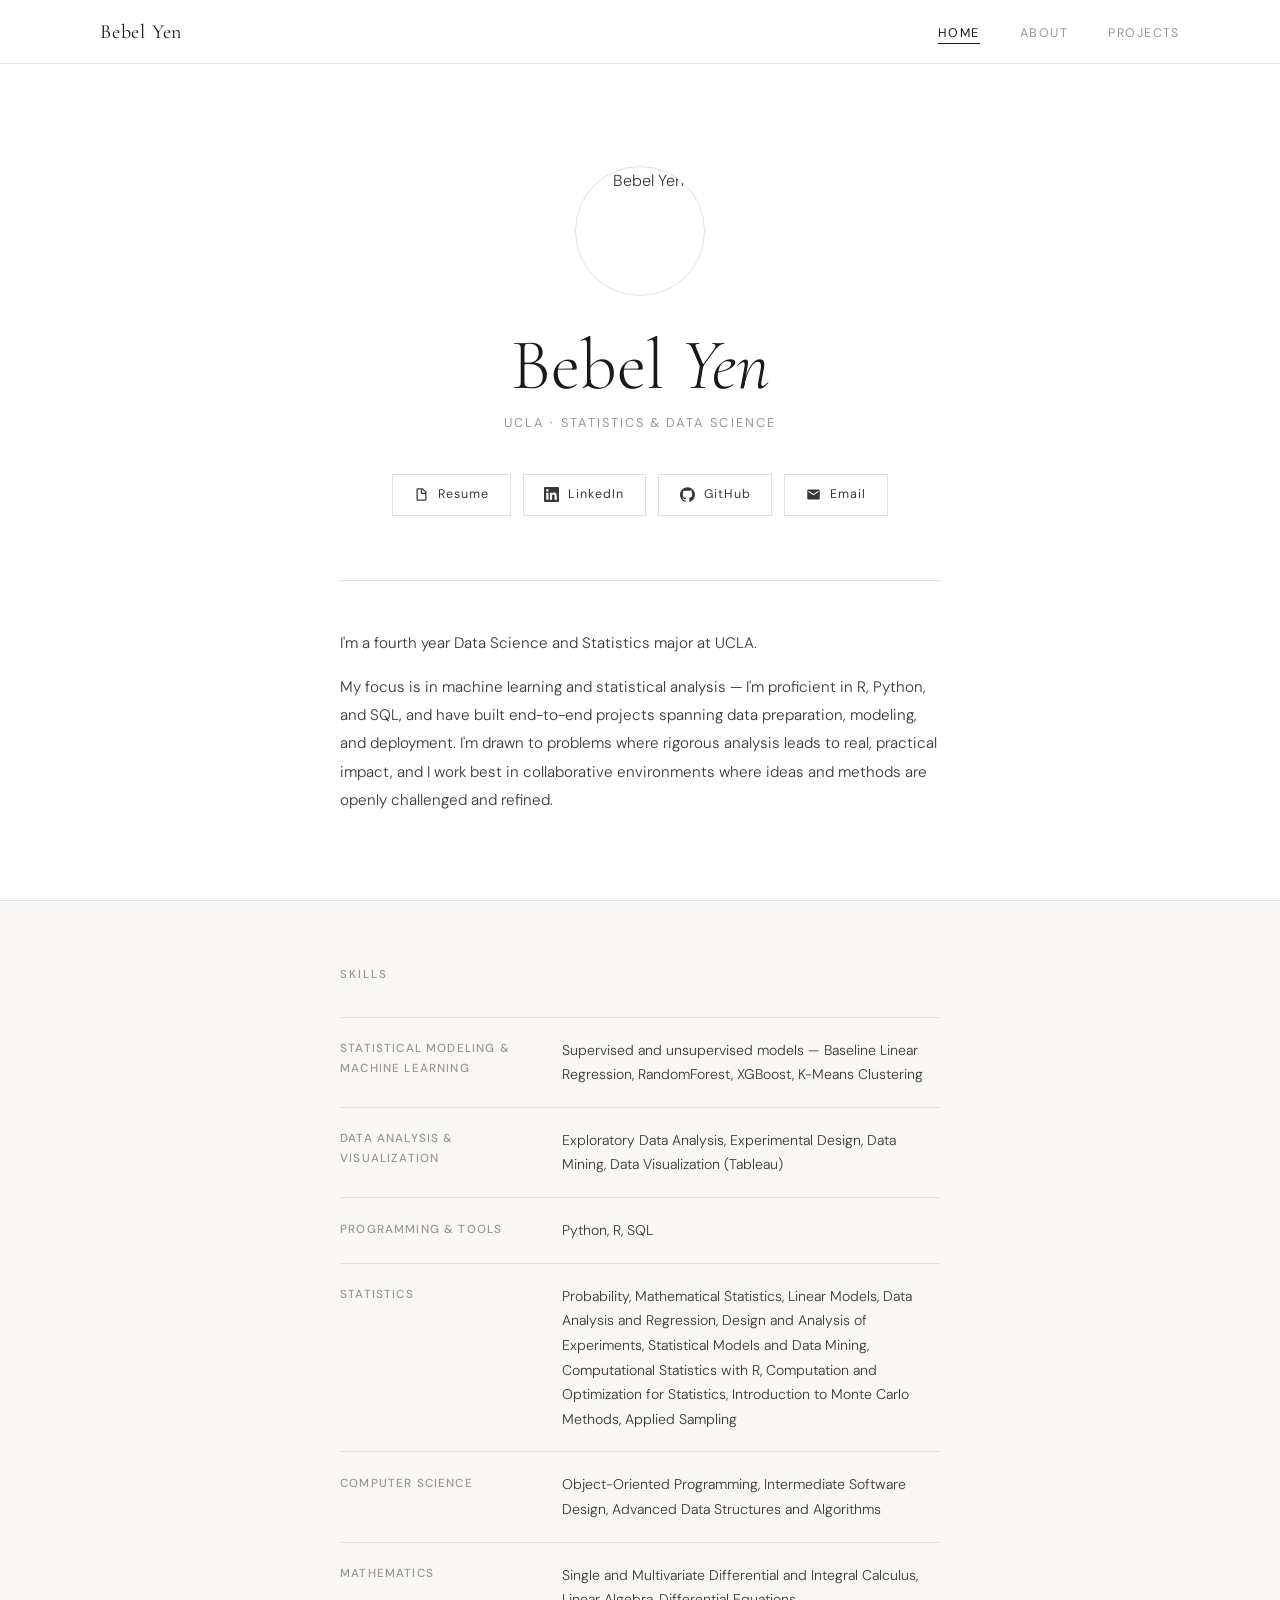
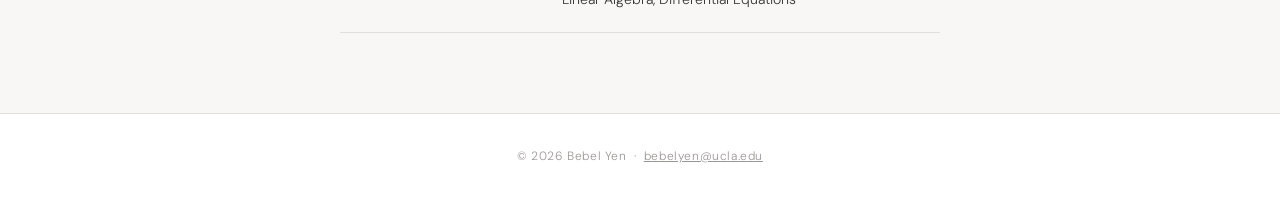
==== index.html @ 7dcdbe65 "Add files via upload" ====
<!DOCTYPE html>
<html lang="en">
<head>
  <meta charset="UTF-8" />
  <meta name="viewport" content="width=device-width, initial-scale=1.0"/>
  <title>Bebel Yen</title>
  <link rel="stylesheet" href="styles.css"/>
  <style>
    .hero {
      min-height: calc(100vh - var(--nav-height));
      display: flex;
      flex-direction: column;
      justify-content: center;
      align-items: center;
      text-align: center;
      padding: 4rem var(--side-padding) 3rem;
    }

    .hero-photo {
      width: 130px;
      height: 130px;
      border-radius: 50%;
      object-fit: cover;
      object-position: center top;
      border: 1px solid var(--line);
      margin-bottom: 2rem;
      display: block;
    }

    .hero-name {
      font-family: var(--font-display);
      font-size: clamp(2.8rem, 6vw, 4.5rem);
      font-weight: 300;
      line-height: 1.05;
      color: var(--text-dark);
      margin-bottom: 0.5rem;
    }

    .hero-name em { font-style: italic; }

    .hero-subtitle {
      font-size: 0.8rem;
      font-weight: 400;
      letter-spacing: 0.16em;
      text-transform: uppercase;
      color: var(--text-muted);
      margin-bottom: 2.5rem;
    }

    .hero-links {
      display: flex;
      gap: 0.75rem;
      flex-wrap: wrap;
      justify-content: center;
      margin-bottom: 4rem;
    }

    .hero-link-btn {
      display: inline-flex;
      align-items: center;
      gap: 0.55rem;
      font-family: var(--font-body);
      font-size: 0.78rem;
      font-weight: 400;
      letter-spacing: 0.08em;
      text-decoration: none;
      padding: 0.6rem 1.3rem;
      border: 1px solid var(--line);
      color: var(--text-body);
      background: var(--white);
      transition: all 0.2s ease;
    }

    .hero-link-btn:hover {
      border-color: var(--text-dark);
      color: var(--text-dark);
      background: var(--off-white);
    }

    .hero-link-btn svg {
      width: 15px;
      height: 15px;
      flex-shrink: 0;
      fill: currentColor;
    }

    .hero-bio-section {
      max-width: 600px;
      text-align: left;
      border-top: 1px solid var(--line);
      padding-top: 3rem;
      width: 100%;
    }

    .hero-bio-section p {
      font-size: 0.95rem;
      color: var(--text-body);
      line-height: 1.85;
      margin-bottom: 1rem;
    }

    .hero-bio-section p:last-child { margin-bottom: 0; }

    /* SKILLS */
    .skills-section {
      padding: 4rem var(--side-padding) 5rem;
      border-top: 1px solid var(--line);
      background: var(--off-white);
    }

    .skills-inner {
      max-width: 600px;
      margin: 0 auto;
    }

    .skills-inner .section-label {
      margin-bottom: 2rem;
      display: block;
    }

    .skill-row {
      display: grid;
      grid-template-columns: 190px 1fr;
      gap: 1rem 2rem;
      padding: 1.25rem 0;
      border-bottom: 1px solid var(--line);
      align-items: start;
    }

    .skill-row:first-of-type { border-top: 1px solid var(--line); }

    .skill-category {
      font-size: 0.73rem;
      font-weight: 500;
      letter-spacing: 0.1em;
      text-transform: uppercase;
      color: var(--text-muted);
      padding-top: 0.1rem;
    }

    .skill-items {
      font-size: 0.88rem;
      color: var(--text-body);
      line-height: 1.75;
    }

    @media (max-width: 600px) {
      .skill-row { grid-template-columns: 1fr; gap: 0.4rem; }
      .hero-links { gap: 0.5rem; }
    }
  </style>
</head>
<body>

  <nav>
    <div class="nav-inner">
      <a href="index.html" class="nav-logo">Bebel Yen</a>
      <button class="nav-toggle" aria-label="Toggle menu" onclick="toggleNav()">
        <span></span><span></span><span></span>
      </button>
      <ul class="nav-links" id="navLinks">
        <li><a href="index.html" class="active">Home</a></li>
        <li><a href="about.html">About</a></li>
        <li><a href="projects.html">Projects</a></li>
      </ul>
    </div>
  </nav>

  <div class="page">

    <section class="hero">
      <img src="assets/headshot.jpg" alt="Bebel Yen" class="hero-photo fade-up" />
      <h1 class="hero-name fade-up" style="transition-delay:0.05s">Bebel <em>Yen</em></h1>
      <p class="hero-subtitle fade-up" style="transition-delay:0.1s">UCLA · Statistics &amp; Data Science</p>

      <div class="hero-links fade-up" style="transition-delay:0.15s">

        <a href="assets/BebelYenResume.pdf" target="_blank" class="hero-link-btn">
          <svg viewBox="0 0 24 24"><path d="M14 2H6a2 2 0 0 0-2 2v16a2 2 0 0 0 2 2h12a2 2 0 0 0 2-2V8l-6-6zm-1 1.5L18.5 9H13V3.5zM6 20V4h5v7h7v9H6z"/></svg>
          Resume
        </a>

        <a href="https://linkedin.com/in/bebelyen" target="_blank" class="hero-link-btn">
          <svg viewBox="0 0 24 24"><path d="M20.447 20.452h-3.554v-5.569c0-1.328-.027-3.037-1.852-3.037-1.853 0-2.136 1.445-2.136 2.939v5.667H9.351V9h3.414v1.561h.046c.477-.9 1.637-1.85 3.37-1.85 3.601 0 4.267 2.37 4.267 5.455v6.286zM5.337 7.433a2.062 2.062 0 0 1-2.063-2.065 2.064 2.064 0 1 1 2.063 2.065zm1.782 13.019H3.555V9h3.564v11.452zM22.225 0H1.771C.792 0 0 .774 0 1.729v20.542C0 23.227.792 24 1.771 24h20.451C23.2 24 24 23.227 24 22.271V1.729C24 .774 23.2 0 22.222 0h.003z"/></svg>
          LinkedIn
        </a>

        <a href="https://github.com/bebelyen" target="_blank" class="hero-link-btn">
          <svg viewBox="0 0 24 24"><path d="M12 .297c-6.63 0-12 5.373-12 12 0 5.303 3.438 9.8 8.205 11.385.6.113.82-.258.82-.577 0-.285-.01-1.04-.015-2.04-3.338.724-4.042-1.61-4.042-1.61C4.422 18.07 3.633 17.7 3.633 17.7c-1.087-.744.084-.729.084-.729 1.205.084 1.838 1.236 1.838 1.236 1.07 1.835 2.809 1.305 3.495.998.108-.776.417-1.305.76-1.605-2.665-.3-5.466-1.332-5.466-5.93 0-1.31.465-2.38 1.235-3.22-.135-.303-.54-1.523.105-3.176 0 0 1.005-.322 3.3 1.23.96-.267 1.98-.399 3-.405 1.02.006 2.04.138 3 .405 2.28-1.552 3.285-1.23 3.285-1.23.645 1.653.24 2.873.12 3.176.765.84 1.23 1.91 1.23 3.22 0 4.61-2.805 5.625-5.475 5.92.42.36.81 1.096.81 2.22 0 1.606-.015 2.896-.015 3.286 0 .315.21.69.825.57C20.565 22.092 24 17.592 24 12.297c0-6.627-5.373-12-12-12"/></svg>
          GitHub
        </a>

        <a href="mailto:bebelyen@ucla.edu" class="hero-link-btn">
          <svg viewBox="0 0 24 24"><path d="M20 4H4c-1.1 0-2 .9-2 2v12c0 1.1.9 2 2 2h16c1.1 0 2-.9 2-2V6c0-1.1-.9-2-2-2zm0 4-8 5-8-5V6l8 5 8-5v2z"/></svg>
          Email
        </a>

      </div>

      <div class="hero-bio-section fade-up" style="transition-delay:0.2s">
        <p>I'm a fourth year Data Science and Statistics major at UCLA.</p>
        <p>
          My focus is in machine learning and statistical analysis — I'm proficient in R, Python, and SQL, 
          and have built end-to-end projects spanning data preparation, modeling, and deployment. 
          I'm drawn to problems where rigorous analysis leads to real, practical impact, and I work best 
          in collaborative environments where ideas and methods are openly challenged and refined.
        </p>
      </div>
    </section>

    <section class="skills-section">
      <div class="skills-inner">
        <span class="section-label fade-up">Skills</span>

        <div class="skill-row fade-up">
          <div class="skill-category">Statistical Modeling &amp; Machine Learning</div>
          <div class="skill-items">Supervised and unsupervised models — Baseline Linear Regression, RandomForest, XGBoost, K-Means Clustering</div>
        </div>

        <div class="skill-row fade-up">
          <div class="skill-category">Data Analysis &amp; Visualization</div>
          <div class="skill-items">Exploratory Data Analysis, Experimental Design, Data Mining, Data Visualization (Tableau)</div>
        </div>

        <div class="skill-row fade-up">
          <div class="skill-category">Programming &amp; Tools</div>
          <div class="skill-items">Python, R, SQL</div>
        </div>

        <div class="skill-row fade-up">
          <div class="skill-category">Statistics</div>
          <div class="skill-items">Probability, Mathematical Statistics, Linear Models, Data Analysis and Regression, Design and Analysis of Experiments, Statistical Models and Data Mining, Computational Statistics with R, Computation and Optimization for Statistics, Introduction to Monte Carlo Methods, Applied Sampling</div>
        </div>

        <div class="skill-row fade-up">
          <div class="skill-category">Computer Science</div>
          <div class="skill-items">Object-Oriented Programming, Intermediate Software Design, Advanced Data Structures and Algorithms</div>
        </div>

        <div class="skill-row fade-up">
          <div class="skill-category">Mathematics</div>
          <div class="skill-items">Single and Multivariate Differential and Integral Calculus, Linear Algebra, Differential Equations</div>
        </div>

      </div>
    </section>

  </div>

  <footer>
    <p>© 2026 Bebel Yen &nbsp;·&nbsp; <a href="mailto:bebelyen@ucla.edu" style="color:inherit;">bebelyen@ucla.edu</a></p>
  </footer>

  <script>
    function toggleNav() { document.getElementById('navLinks').classList.toggle('open'); }
    const observer = new IntersectionObserver(entries => {
      entries.forEach(e => { if (e.isIntersecting) e.target.classList.add('visible'); });
    }, { threshold: 0.1 });
    document.querySelectorAll('.fade-up').forEach(el => observer.observe(el));
  </script>
</body>
</html>
---- styles.css ----
/* ============================================
   BEBEL YEN — Personal Website Stylesheet
   Clean & Minimal | Editorial Style
   ============================================ */

@import url('https://fonts.googleapis.com/css2?family=Cormorant+Garamond:ital,wght@0,300;0,400;0,500;1,300;1,400&family=DM+Sans:wght@300;400;500&display=swap');

:root {
  --white: #ffffff;
  --off-white: #f8f7f5;
  --light-gray: #efefed;
  --mid-gray: #c8c6c2;
  --text-muted: #999793;
  --text-body: #3a3835;
  --text-dark: #1a1917;
  --accent: #2a2a2a;
  --accent-light: #e8e6e2;
  --line: #e2e0dc;

  --font-display: 'Cormorant Garamond', Georgia, serif;
  --font-body: 'DM Sans', sans-serif;

  --nav-height: 64px;
  --max-width: 1080px;
  --side-padding: clamp(1.5rem, 5vw, 4rem);
}

*, *::before, *::after {
  box-sizing: border-box;
  margin: 0;
  padding: 0;
}

html { scroll-behavior: smooth; }

body {
  font-family: var(--font-body);
  font-weight: 300;
  color: var(--text-body);
  background: var(--white);
  line-height: 1.7;
  -webkit-font-smoothing: antialiased;
}

/* ── NAVBAR ── */
nav {
  position: fixed;
  top: 0; left: 0; right: 0;
  height: var(--nav-height);
  background: rgba(255,255,255,0.92);
  backdrop-filter: blur(12px);
  border-bottom: 1px solid var(--line);
  z-index: 100;
  display: flex;
  align-items: center;
  padding: 0 var(--side-padding);
}

.nav-inner {
  max-width: var(--max-width);
  width: 100%;
  margin: 0 auto;
  display: flex;
  align-items: center;
  justify-content: space-between;
}

.nav-logo {
  font-family: var(--font-display);
  font-size: 1.25rem;
  font-weight: 400;
  letter-spacing: 0.04em;
  color: var(--text-dark);
  text-decoration: none;
}

.nav-links {
  display: flex;
  gap: 2.5rem;
  list-style: none;
}

.nav-links a {
  font-size: 0.78rem;
  font-weight: 400;
  letter-spacing: 0.12em;
  text-transform: uppercase;
  color: var(--text-muted);
  text-decoration: none;
  transition: color 0.2s;
  position: relative;
}

.nav-links a::after {
  content: '';
  position: absolute;
  bottom: -3px; left: 0;
  width: 0; height: 1px;
  background: var(--text-dark);
  transition: width 0.25s ease;
}

.nav-links a:hover,
.nav-links a.active {
  color: var(--text-dark);
}

.nav-links a:hover::after,
.nav-links a.active::after {
  width: 100%;
}

/* Hamburger */
.nav-toggle {
  display: none;
  flex-direction: column;
  gap: 5px;
  cursor: pointer;
  background: none;
  border: none;
  padding: 4px;
}
.nav-toggle span {
  display: block;
  width: 22px; height: 1.5px;
  background: var(--text-dark);
  transition: all 0.3s;
}

/* ── PAGE WRAPPER ── */
.page {
  padding-top: var(--nav-height);
  min-height: 100vh;
}

/* ── SECTION CONTAINERS ── */
.container {
  max-width: var(--max-width);
  margin: 0 auto;
  padding: 0 var(--side-padding);
}

.section {
  padding: 5rem 0;
}

.section-label {
  font-size: 0.72rem;
  font-weight: 500;
  letter-spacing: 0.18em;
  text-transform: uppercase;
  color: var(--text-muted);
  margin-bottom: 0.75rem;
}

.section-title {
  font-family: var(--font-display);
  font-size: clamp(2rem, 4vw, 3rem);
  font-weight: 300;
  color: var(--text-dark);
  line-height: 1.15;
  margin-bottom: 2.5rem;
}

/* ── DIVIDER ── */
.divider {
  width: 40px;
  height: 1px;
  background: var(--mid-gray);
  margin: 1.5rem 0;
}

/* ── BUTTONS ── */
.btn {
  display: inline-flex;
  align-items: center;
  gap: 0.5rem;
  font-family: var(--font-body);
  font-size: 0.78rem;
  font-weight: 500;
  letter-spacing: 0.1em;
  text-transform: uppercase;
  text-decoration: none;
  padding: 0.75rem 1.75rem;
  border: 1px solid var(--text-dark);
  color: var(--text-dark);
  background: transparent;
  cursor: pointer;
  transition: all 0.2s ease;
}

.btn:hover {
  background: var(--text-dark);
  color: var(--white);
}

.btn-filled {
  background: var(--text-dark);
  color: var(--white);
}

.btn-filled:hover {
  background: transparent;
  color: var(--text-dark);
}

/* ── FOOTER ── */
footer {
  border-top: 1px solid var(--line);
  padding: 2rem var(--side-padding);
  text-align: center;
  font-size: 0.75rem;
  color: var(--text-muted);
  letter-spacing: 0.05em;
}

/* ── FADE IN ANIMATION ── */
.fade-up {
  opacity: 0;
  transform: translateY(20px);
  transition: opacity 0.6s ease, transform 0.6s ease;
}
.fade-up.visible {
  opacity: 1;
  transform: translateY(0);
}

/* ── RESPONSIVE NAV ── */
@media (max-width: 700px) {
  .nav-toggle { display: flex; }

  .nav-links {
    display: none;
    position: absolute;
    top: var(--nav-height);
    left: 0; right: 0;
    background: var(--white);
    flex-direction: column;
    gap: 0;
    border-bottom: 1px solid var(--line);
    padding: 0.5rem 0;
  }

  .nav-links.open { display: flex; }

  .nav-links li a {
    display: block;
    padding: 0.9rem var(--side-padding);
    font-size: 0.85rem;
  }

  .nav-links a::after { display: none; }
}
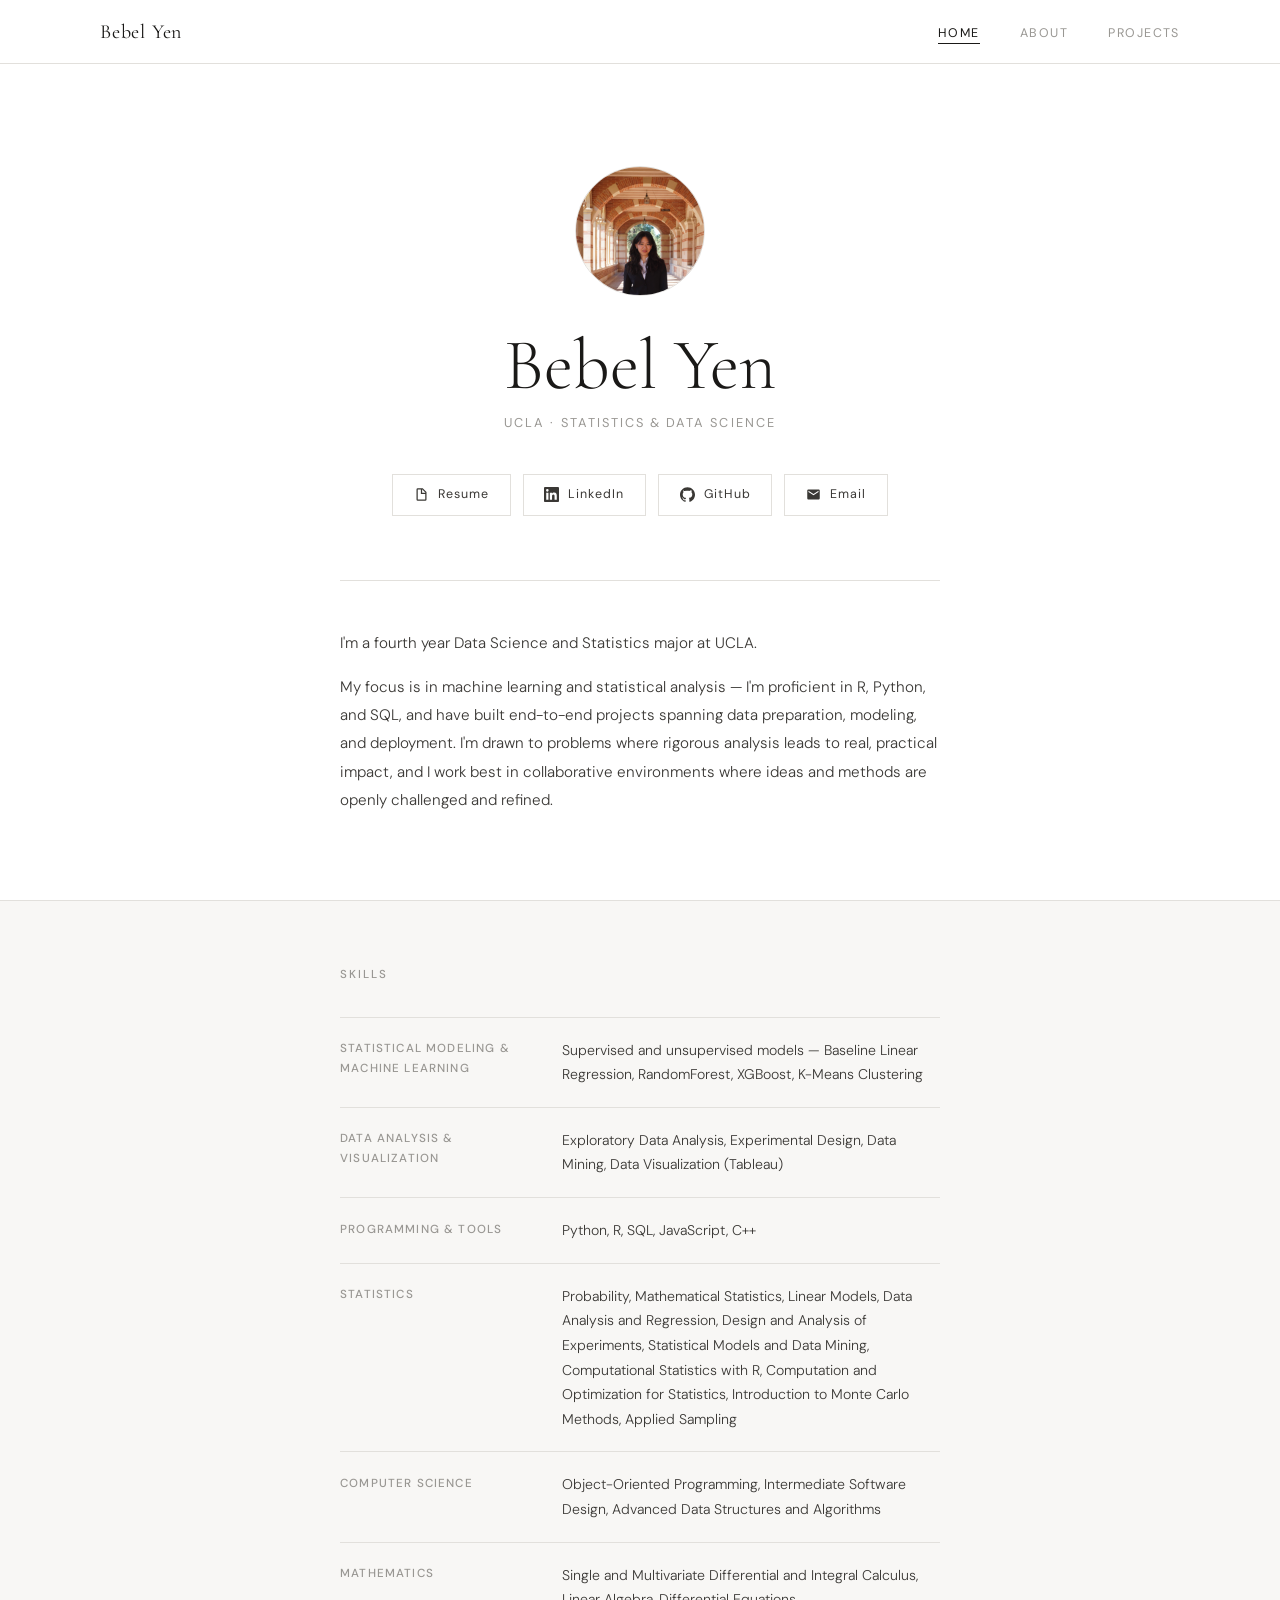
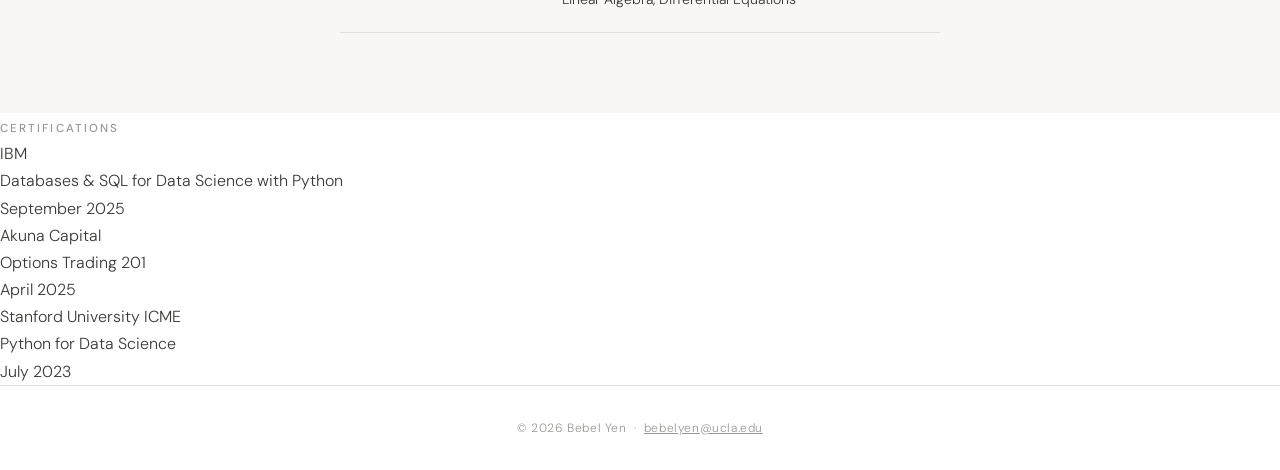
==== commit 6b6b306f: "Update hero name and add certifications section" ====
--- a/index.html
+++ b/index.html
@@ -170,7 +170,7 @@
 
     <section class="hero">
       <img src="assets/headshot.jpg" alt="Bebel Yen" class="hero-photo fade-up" />
-      <h1 class="hero-name fade-up" style="transition-delay:0.05s">Bebel <em>Yen</em></h1>
+      <h1 class="hero-name fade-up" style="transition-delay:0.05s">Bebel Yen</h1>
       <p class="hero-subtitle fade-up" style="transition-delay:0.1s">UCLA · Statistics &amp; Data Science</p>
 
       <div class="hero-links fade-up" style="transition-delay:0.15s">
@@ -224,7 +224,7 @@
 
         <div class="skill-row fade-up">
           <div class="skill-category">Programming &amp; Tools</div>
-          <div class="skill-items">Python, R, SQL</div>
+          <div class="skill-items">Python, R, SQL, JavaScript, C++</div>
         </div>
 
         <div class="skill-row fade-up">
@@ -244,6 +244,34 @@
 
       </div>
     </section>
+
+    <!-- CERTIFICATIONS -->
+<section class="certs-section">
+  <div class="certs-inner">
+    <span class="section-label fade-up">Certifications</span>
+    <div class="certs-grid">
+
+      <div class="cert-card fade-up">
+        <div class="cert-issuer">IBM</div>
+        <div class="cert-name">Databases & SQL for Data Science with Python</div>
+        <div class="cert-date">September 2025</div>
+      </div>
+
+      <div class="cert-card fade-up">
+        <div class="cert-issuer">Akuna Capital</div>
+        <div class="cert-name">Options Trading 201</div>
+        <div class="cert-date">April 2025</div>
+      </div>
+
+      <div class="cert-card fade-up">
+        <div class="cert-issuer">Stanford University ICME</div>
+        <div class="cert-name">Python for Data Science</div>
+        <div class="cert-date">July 2023</div>
+      </div>
+
+    </div>
+  </div>
+</section>
 
   </div>
 
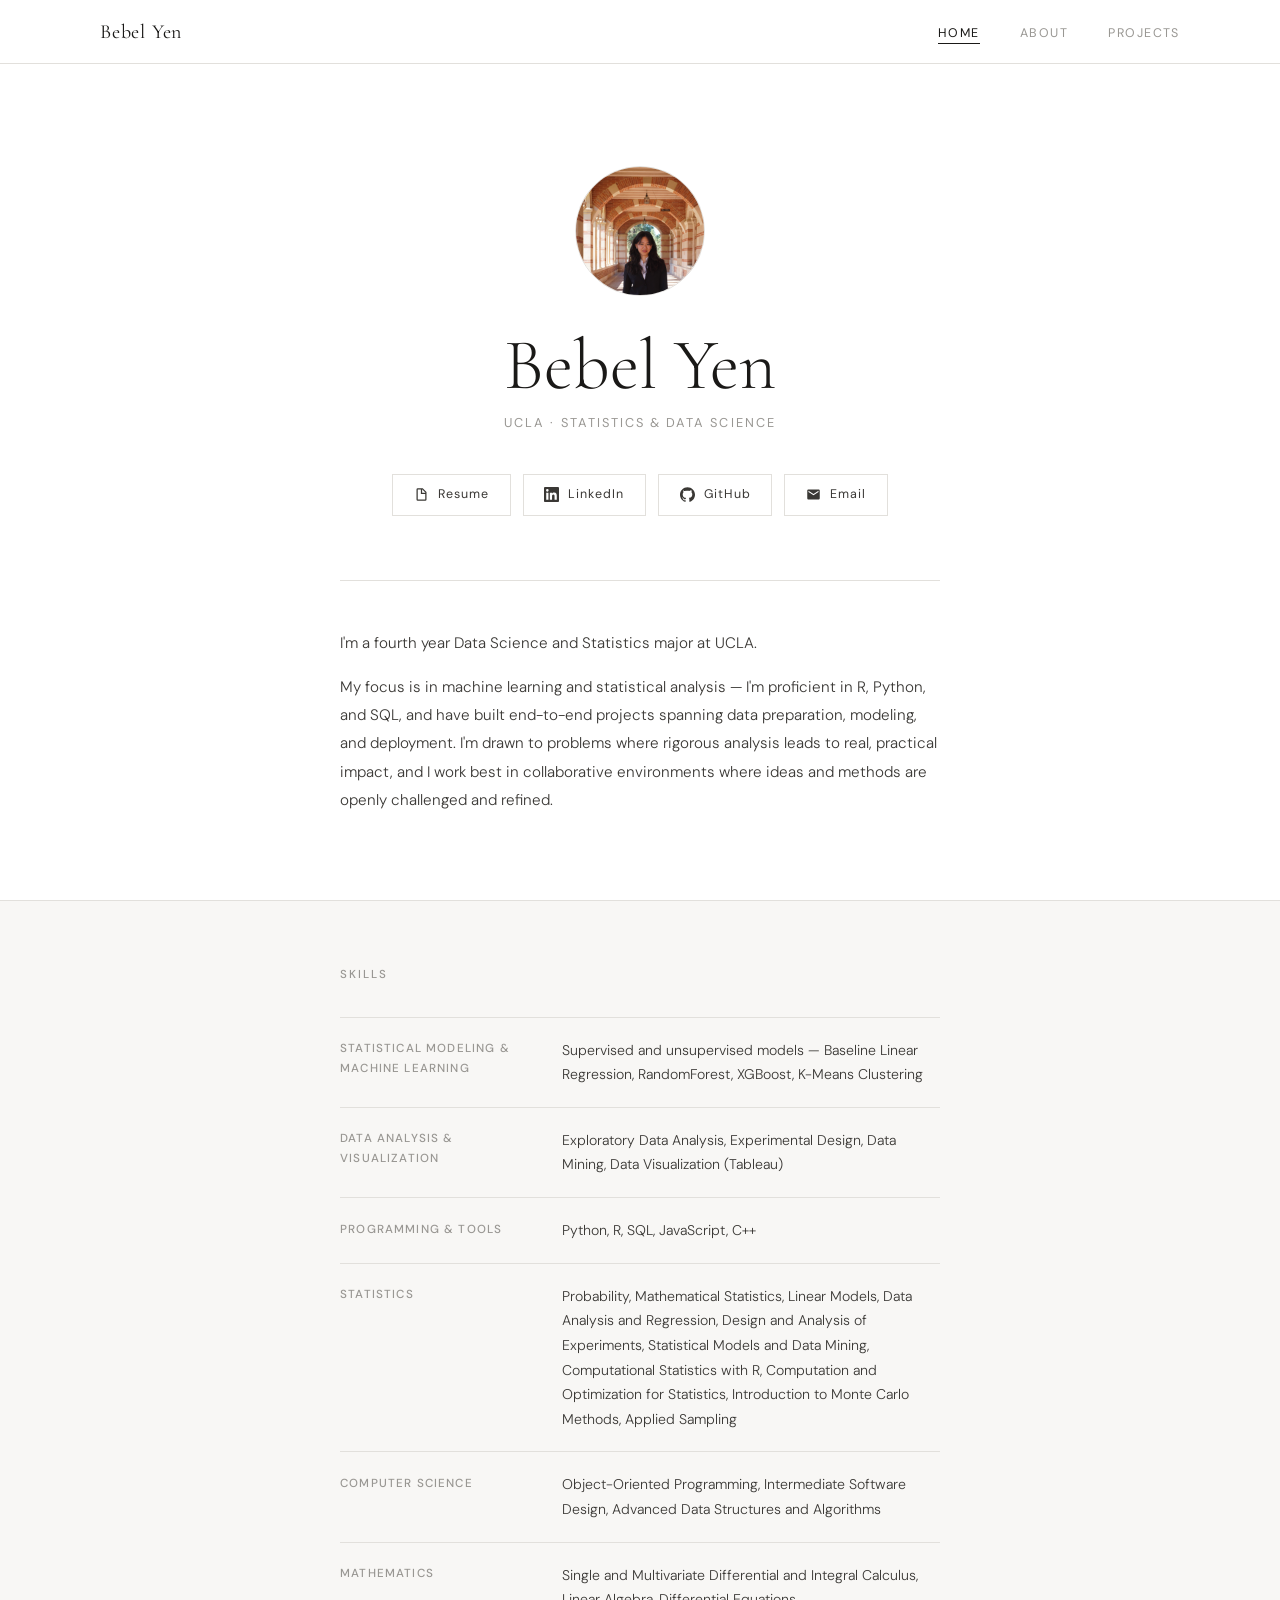
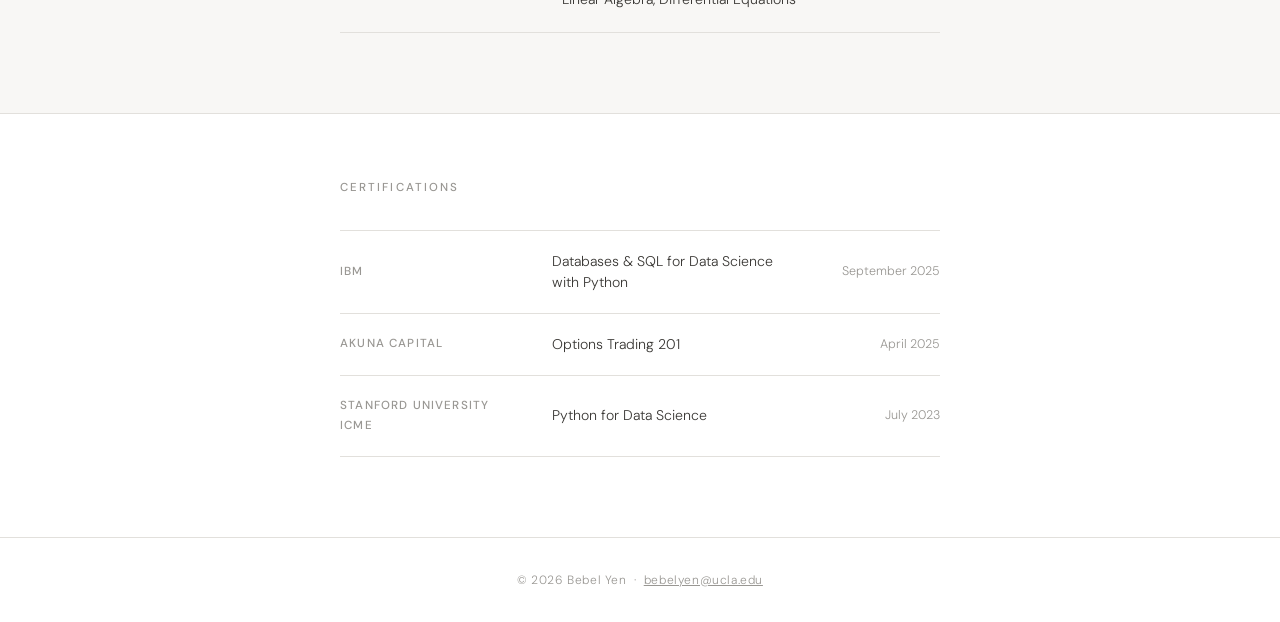
==== commit 27e1ab49: "Add styles for certification section in index.html" ====
--- a/index.html
+++ b/index.html
@@ -148,6 +148,60 @@
       .skill-row { grid-template-columns: 1fr; gap: 0.4rem; }
       .hero-links { gap: 0.5rem; }
     }
+
+    .certs-section {
+  padding: 4rem var(--side-padding) 5rem;
+  border-top: 1px solid var(--line);
+}
+.certs-inner {
+  max-width: 600px;
+  margin: 0 auto;
+}
+.certs-inner .section-label {
+  margin-bottom: 2rem;
+  display: block;
+}
+.certs-grid {
+  display: flex;
+  flex-direction: column;
+  gap: 0;
+}
+.cert-card {
+  display: grid;
+  grid-template-columns: 180px 1fr 120px;
+  align-items: center;
+  gap: 1rem 2rem;
+  padding: 1.25rem 0;
+  border-bottom: 1px solid var(--line);
+}
+.cert-card:first-of-type {
+  border-top: 1px solid var(--line);
+}
+.cert-issuer {
+  font-size: 0.73rem;
+  font-weight: 500;
+  letter-spacing: 0.1em;
+  text-transform: uppercase;
+  color: var(--text-muted);
+}
+.cert-name {
+  font-size: 0.88rem;
+  color: var(--text-body);
+  line-height: 1.5;
+}
+.cert-date {
+  font-size: 0.78rem;
+  color: var(--text-muted);
+  text-align: right;
+}
+
+@media (max-width: 600px) {
+  .cert-card {
+    grid-template-columns: 1fr;
+    gap: 0.25rem;
+  }
+  .cert-date { text-align: left; }
+}
   </style>
 </head>
 <body>
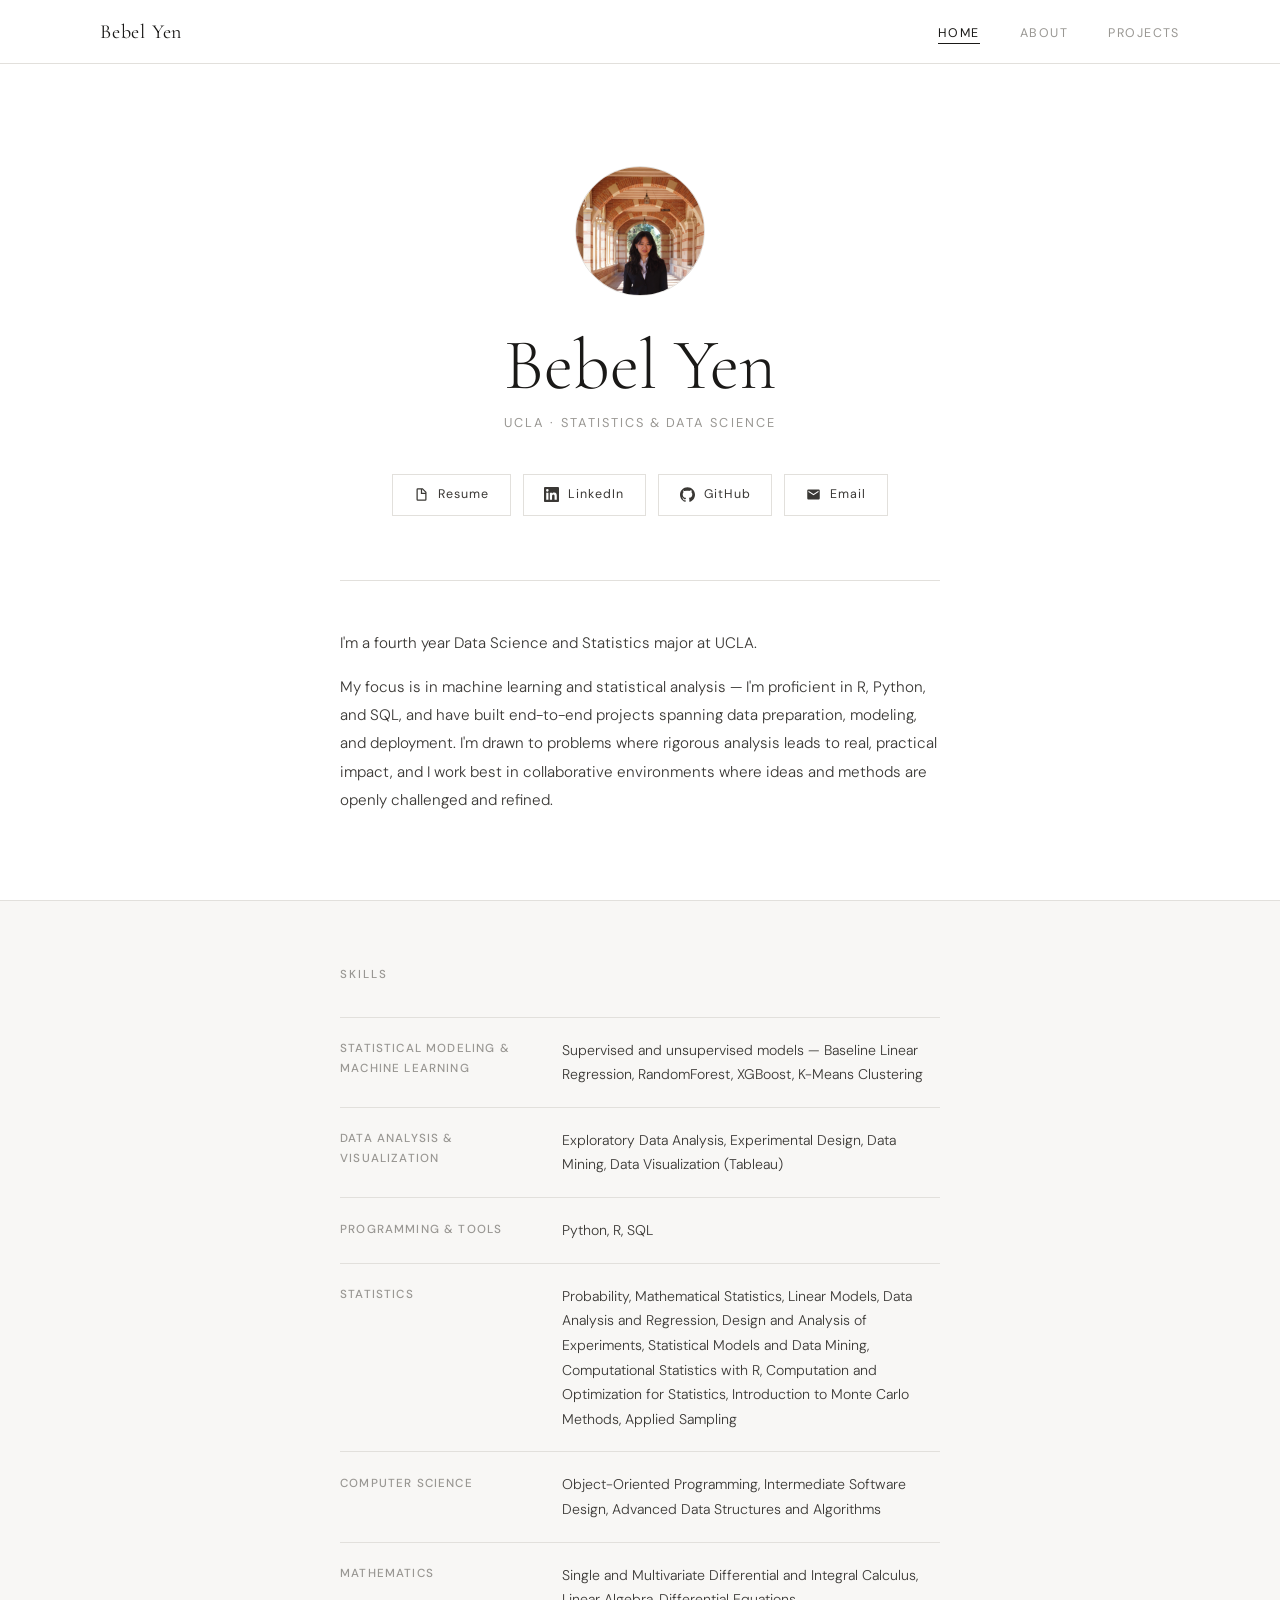
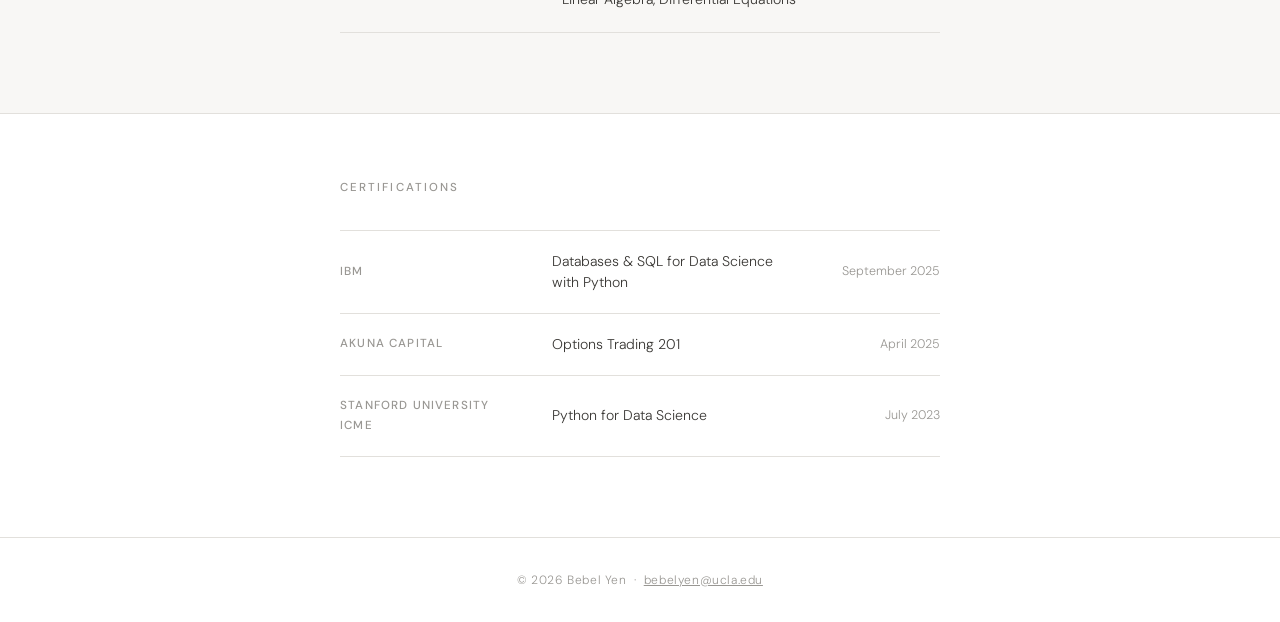
==== commit 1af43eab: "Refactor HTML structure and update styles" ====
--- a/index.html
+++ b/index.html
@@ -36,8 +36,6 @@
       margin-bottom: 0.5rem;
     }
 
-    .hero-name em { font-style: italic; }
-
     .hero-subtitle {
       font-size: 0.8rem;
       font-weight: 400;
@@ -101,7 +99,7 @@
 
     .hero-bio-section p:last-child { margin-bottom: 0; }
 
-    /* SKILLS */
+    /* ── SKILLS ── */
     .skills-section {
       padding: 4rem var(--side-padding) 5rem;
       border-top: 1px solid var(--line);
@@ -144,64 +142,66 @@
       line-height: 1.75;
     }
 
+    /* ── CERTIFICATIONS ── */
+    .certs-section {
+      padding: 4rem var(--side-padding) 5rem;
+      border-top: 1px solid var(--line);
+    }
+
+    .certs-inner {
+      max-width: 600px;
+      margin: 0 auto;
+    }
+
+    .certs-inner .section-label {
+      margin-bottom: 2rem;
+      display: block;
+    }
+
+    .certs-grid {
+      display: flex;
+      flex-direction: column;
+      gap: 0;
+    }
+
+    .cert-card {
+      display: grid;
+      grid-template-columns: 180px 1fr 120px;
+      align-items: center;
+      gap: 1rem 2rem;
+      padding: 1.25rem 0;
+      border-bottom: 1px solid var(--line);
+    }
+
+    .cert-card:first-of-type { border-top: 1px solid var(--line); }
+
+    .cert-issuer {
+      font-size: 0.73rem;
+      font-weight: 500;
+      letter-spacing: 0.1em;
+      text-transform: uppercase;
+      color: var(--text-muted);
+    }
+
+    .cert-name {
+      font-size: 0.88rem;
+      color: var(--text-body);
+      line-height: 1.5;
+    }
+
+    .cert-date {
+      font-size: 0.78rem;
+      color: var(--text-muted);
+      text-align: right;
+    }
+
+    /* ── RESPONSIVE ── */
     @media (max-width: 600px) {
       .skill-row { grid-template-columns: 1fr; gap: 0.4rem; }
       .hero-links { gap: 0.5rem; }
-    }
-
-    .certs-section {
-  padding: 4rem var(--side-padding) 5rem;
-  border-top: 1px solid var(--line);
-}
-.certs-inner {
-  max-width: 600px;
-  margin: 0 auto;
-}
-.certs-inner .section-label {
-  margin-bottom: 2rem;
-  display: block;
-}
-.certs-grid {
-  display: flex;
-  flex-direction: column;
-  gap: 0;
-}
-.cert-card {
-  display: grid;
-  grid-template-columns: 180px 1fr 120px;
-  align-items: center;
-  gap: 1rem 2rem;
-  padding: 1.25rem 0;
-  border-bottom: 1px solid var(--line);
-}
-.cert-card:first-of-type {
-  border-top: 1px solid var(--line);
-}
-.cert-issuer {
-  font-size: 0.73rem;
-  font-weight: 500;
-  letter-spacing: 0.1em;
-  text-transform: uppercase;
-  color: var(--text-muted);
-}
-.cert-name {
-  font-size: 0.88rem;
-  color: var(--text-body);
-  line-height: 1.5;
-}
-.cert-date {
-  font-size: 0.78rem;
-  color: var(--text-muted);
-  text-align: right;
-}
-
-@media (max-width: 600px) {
-  .cert-card {
-    grid-template-columns: 1fr;
-    gap: 0.25rem;
-  }
-  .cert-date { text-align: left; }
-}
+      .cert-card { grid-template-columns: 1fr; gap: 0.25rem; }
+      .cert-date { text-align: left; }
+    }
   </style>
 </head>
 <body>
@@ -222,8 +222,9 @@
 
   <div class="page">
 
+    <!-- HERO -->
     <section class="hero">
-      <img src="assets/headshot.jpg" alt="Bebel Yen" class="hero-photo fade-up" />
+      <img src="assets/Headshot.jpg" alt="Bebel Yen" class="hero-photo fade-up" />
       <h1 class="hero-name fade-up" style="transition-delay:0.05s">Bebel Yen</h1>
       <p class="hero-subtitle fade-up" style="transition-delay:0.1s">UCLA · Statistics &amp; Data Science</p>
 
@@ -251,17 +252,19 @@
 
       </div>
 
+      <!-- BIO -->
       <div class="hero-bio-section fade-up" style="transition-delay:0.2s">
         <p>I'm a fourth year Data Science and Statistics major at UCLA.</p>
         <p>
-          My focus is in machine learning and statistical analysis — I'm proficient in R, Python, and SQL, 
-          and have built end-to-end projects spanning data preparation, modeling, and deployment. 
-          I'm drawn to problems where rigorous analysis leads to real, practical impact, and I work best 
+          My focus is in machine learning and statistical analysis — I'm proficient in R, Python, and SQL,
+          and have built end-to-end projects spanning data preparation, modeling, and deployment.
+          I'm drawn to problems where rigorous analysis leads to real, practical impact, and I work best
           in collaborative environments where ideas and methods are openly challenged and refined.
         </p>
       </div>
     </section>
 
+    <!-- SKILLS -->
     <section class="skills-section">
       <div class="skills-inner">
         <span class="section-label fade-up">Skills</span>
@@ -278,7 +281,7 @@
 
         <div class="skill-row fade-up">
           <div class="skill-category">Programming &amp; Tools</div>
-          <div class="skill-items">Python, R, SQL, JavaScript, C++</div>
+          <div class="skill-items">Python, R, SQL</div>
         </div>
 
         <div class="skill-row fade-up">
@@ -300,32 +303,32 @@
     </section>
 
     <!-- CERTIFICATIONS -->
-<section class="certs-section">
-  <div class="certs-inner">
-    <span class="section-label fade-up">Certifications</span>
-    <div class="certs-grid">
-
-      <div class="cert-card fade-up">
-        <div class="cert-issuer">IBM</div>
-        <div class="cert-name">Databases & SQL for Data Science with Python</div>
-        <div class="cert-date">September 2025</div>
+    <section class="certs-section">
+      <div class="certs-inner">
+        <span class="section-label fade-up">Certifications</span>
+        <div class="certs-grid">
+
+          <div class="cert-card fade-up">
+            <div class="cert-issuer">IBM</div>
+            <div class="cert-name">Databases &amp; SQL for Data Science with Python</div>
+            <div class="cert-date">September 2025</div>
+          </div>
+
+          <div class="cert-card fade-up">
+            <div class="cert-issuer">Akuna Capital</div>
+            <div class="cert-name">Options Trading 201</div>
+            <div class="cert-date">April 2025</div>
+          </div>
+
+          <div class="cert-card fade-up">
+            <div class="cert-issuer">Stanford University ICME</div>
+            <div class="cert-name">Python for Data Science</div>
+            <div class="cert-date">July 2023</div>
+          </div>
+
+        </div>
       </div>
-
-      <div class="cert-card fade-up">
-        <div class="cert-issuer">Akuna Capital</div>
-        <div class="cert-name">Options Trading 201</div>
-        <div class="cert-date">April 2025</div>
-      </div>
-
-      <div class="cert-card fade-up">
-        <div class="cert-issuer">Stanford University ICME</div>
-        <div class="cert-name">Python for Data Science</div>
-        <div class="cert-date">July 2023</div>
-      </div>
-
-    </div>
-  </div>
-</section>
+    </section>
 
   </div>
 
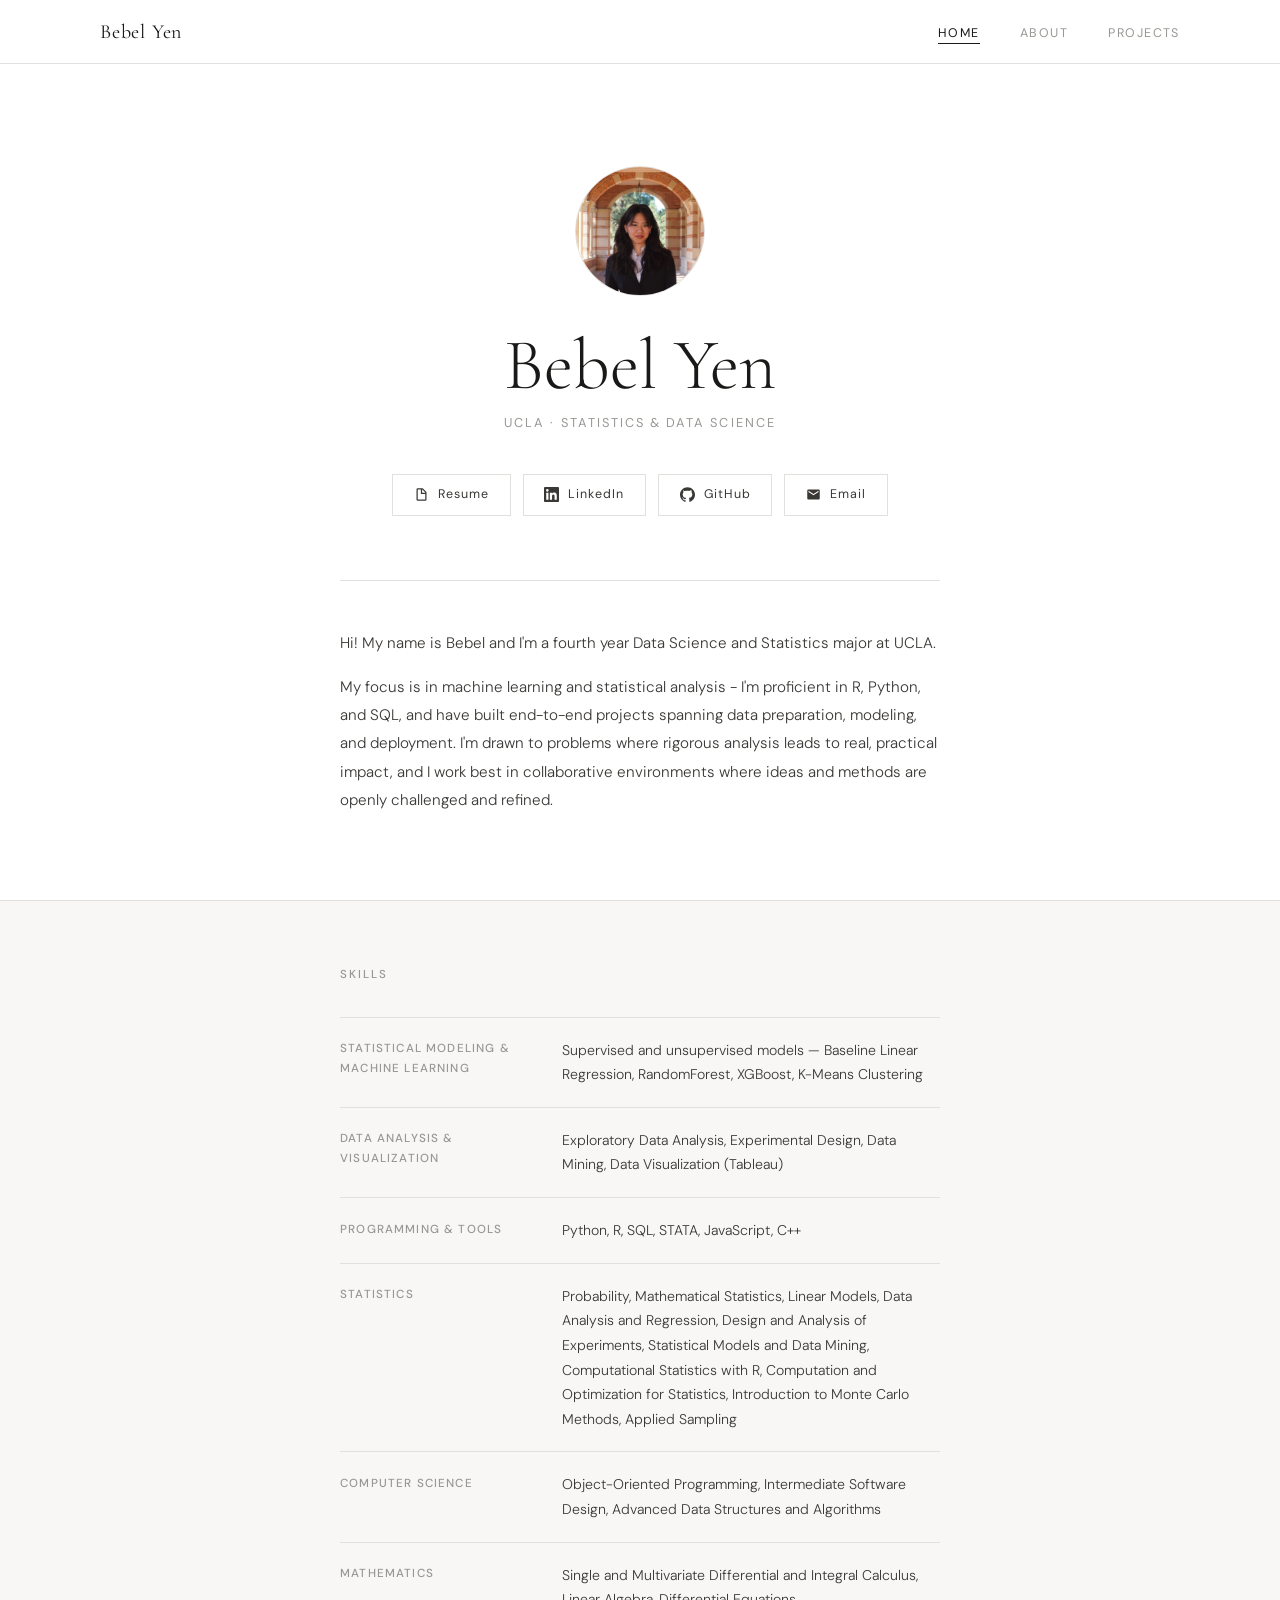
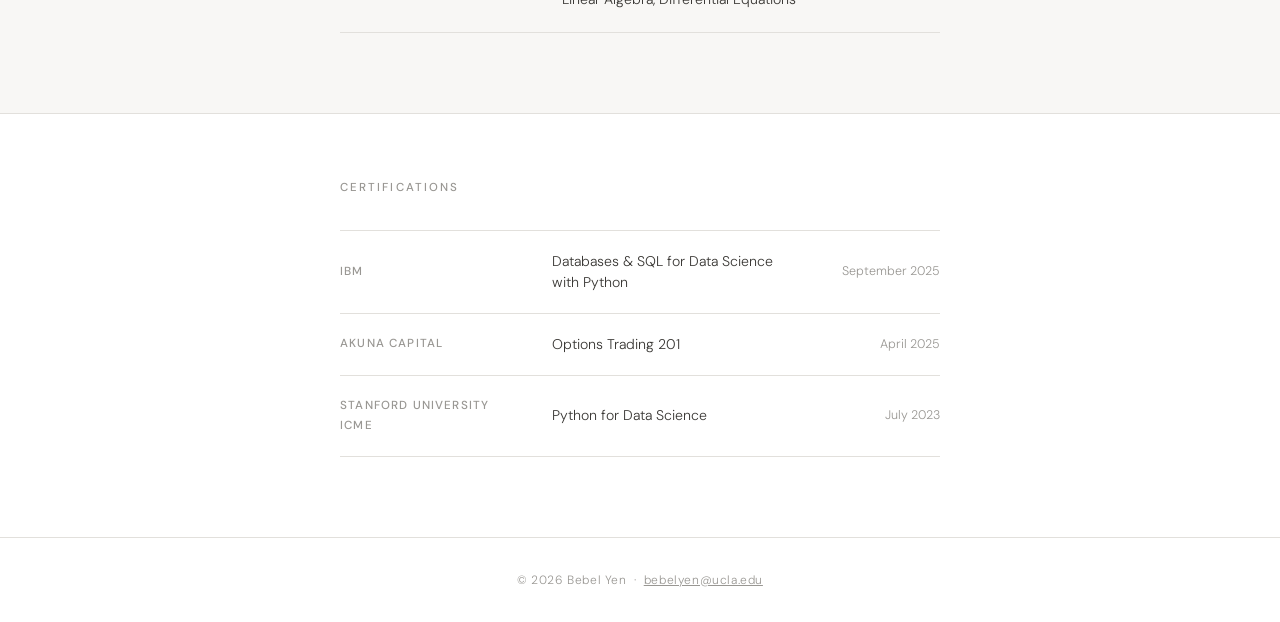
==== commit 3e2de0e5: "Revise bio and add programming skills Updated personal introduction and skills listed." ====
--- a/index.html
+++ b/index.html
@@ -254,9 +254,9 @@
 
       <!-- BIO -->
       <div class="hero-bio-section fade-up" style="transition-delay:0.2s">
-        <p>I'm a fourth year Data Science and Statistics major at UCLA.</p>
+        <p>Hi! My name is Bebel and I'm a fourth year Data Science and Statistics major at UCLA.</p>
         <p>
-          My focus is in machine learning and statistical analysis — I'm proficient in R, Python, and SQL,
+          My focus is in machine learning and statistical analysis - I'm proficient in R, Python, and SQL,
           and have built end-to-end projects spanning data preparation, modeling, and deployment.
           I'm drawn to problems where rigorous analysis leads to real, practical impact, and I work best
           in collaborative environments where ideas and methods are openly challenged and refined.
@@ -281,7 +281,7 @@
 
         <div class="skill-row fade-up">
           <div class="skill-category">Programming &amp; Tools</div>
-          <div class="skill-items">Python, R, SQL</div>
+          <div class="skill-items">Python, R, SQL, STATA, JavaScript, C++</div>
         </div>
 
         <div class="skill-row fade-up">
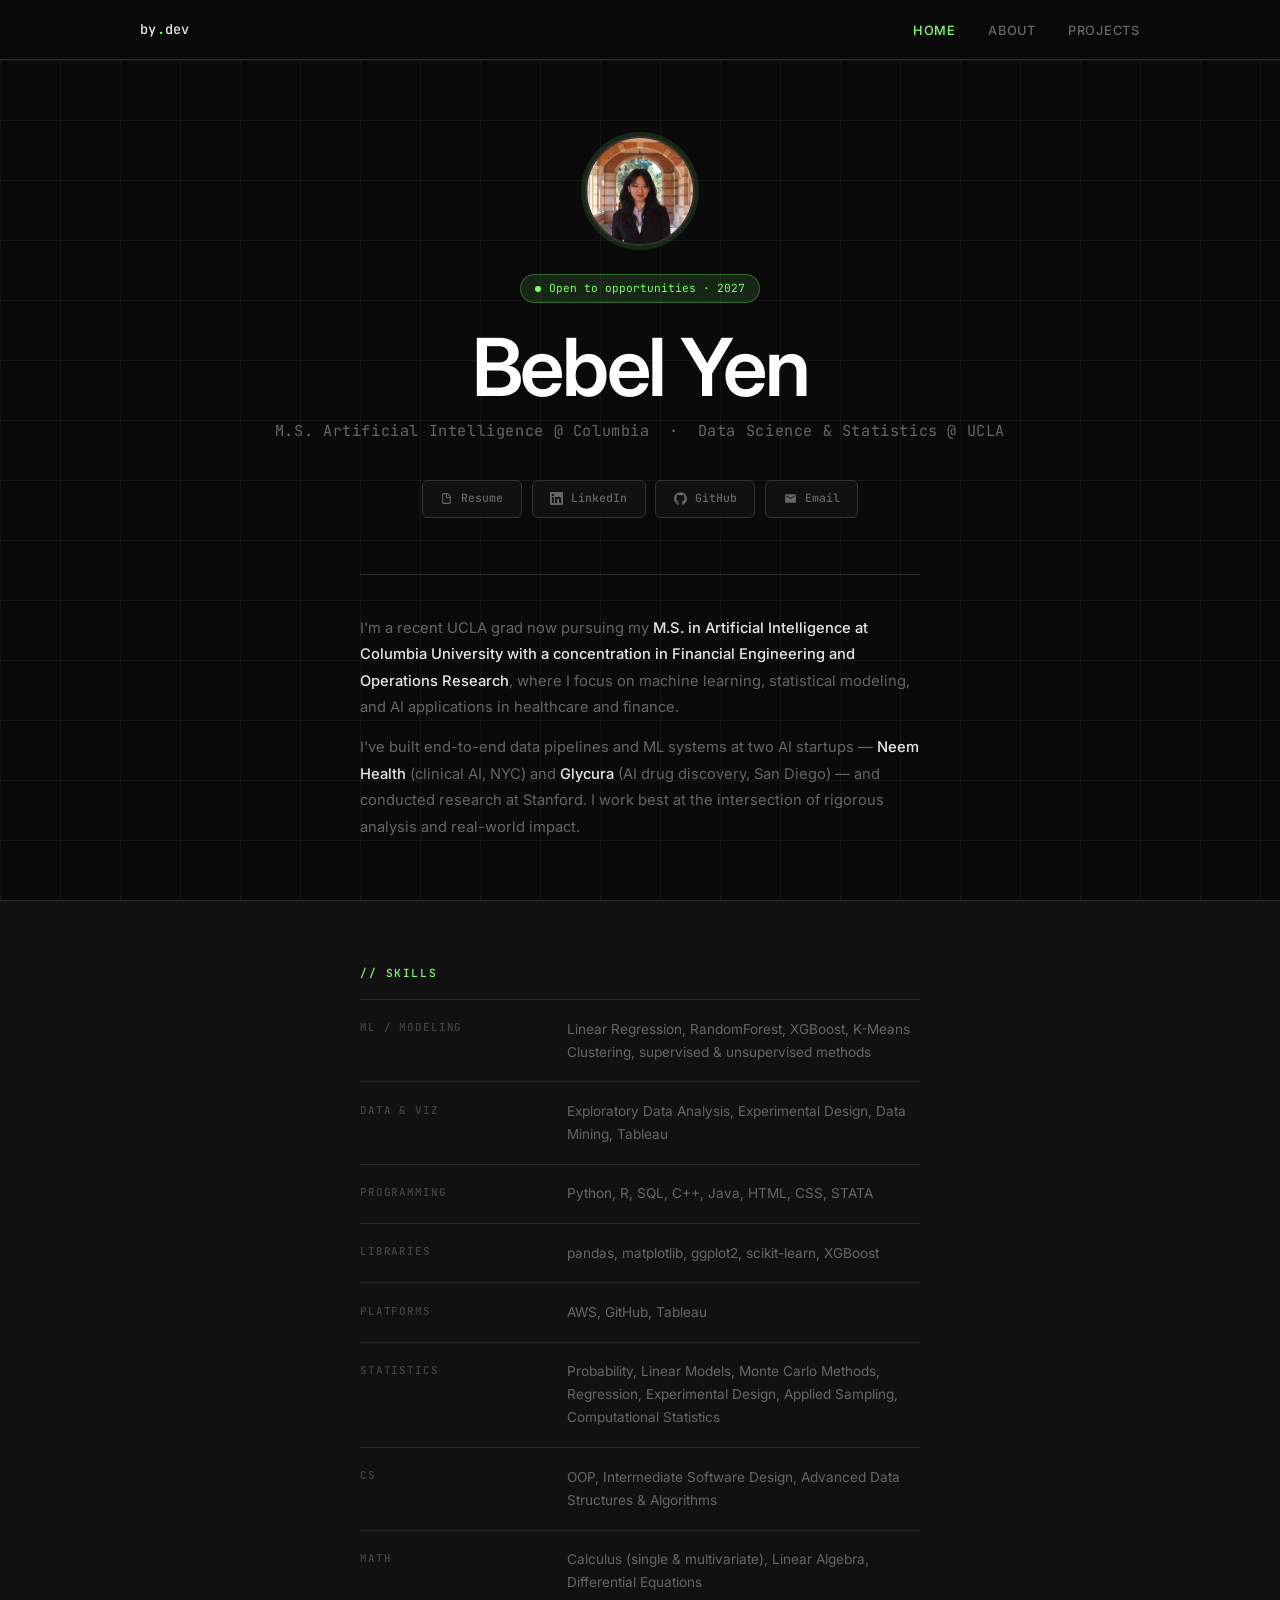
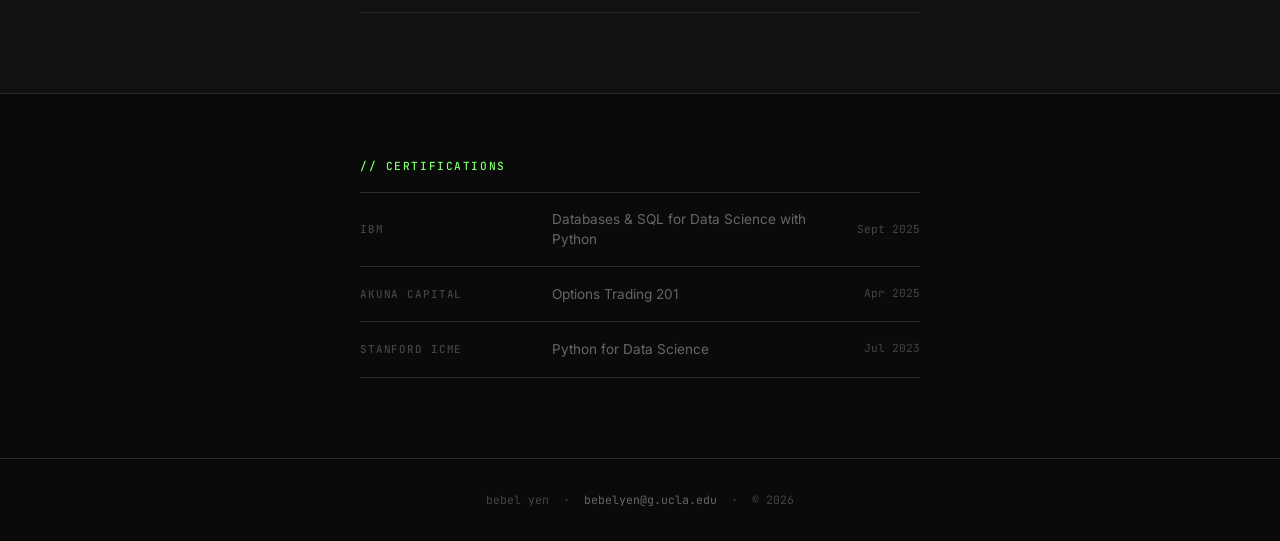
==== commit 069fb466: "updated index" ====
--- a/index.html
+++ b/index.html
@@ -1,11 +1,12 @@
 <!DOCTYPE html>
 <html lang="en">
 <head>
-  <meta charset="UTF-8" />
+  <meta charset="UTF-8"/>
   <meta name="viewport" content="width=device-width, initial-scale=1.0"/>
   <title>Bebel Yen</title>
   <link rel="stylesheet" href="styles.css"/>
   <style>
+    /* ── HERO ── */
     .hero {
       min-height: calc(100vh - var(--nav-height));
       display: flex;
@@ -13,194 +14,195 @@
       justify-content: center;
       align-items: center;
       text-align: center;
-      padding: 4rem var(--side-padding) 3rem;
-    }
+      padding: 4rem var(--pad) 3rem;
+      position: relative;
+    }
+
+    /* subtle grid bg */
+    .hero::before {
+      content: '';
+      position: absolute;
+      inset: 0;
+      background-image:
+        linear-gradient(var(--border) 1px, transparent 1px),
+        linear-gradient(90deg, var(--border) 1px, transparent 1px);
+      background-size: 60px 60px;
+      opacity: 0.35;
+      pointer-events: none;
+    }
+
+    .hero > * { position: relative; }
 
     .hero-photo {
-      width: 130px;
-      height: 130px;
+      width: 110px;
+      height: 110px;
       border-radius: 50%;
       object-fit: cover;
       object-position: center top;
-      border: 1px solid var(--line);
-      margin-bottom: 2rem;
+      border: 2px solid var(--border-light);
+      margin-bottom: 1.75rem;
       display: block;
+      box-shadow: 0 0 0 4px var(--accent-dim);
+    }
+
+    .hero-status {
+      display: inline-flex;
+      align-items: center;
+      gap: 0.5rem;
+      font-family: var(--mono);
+      font-size: 0.7rem;
+      color: var(--accent);
+      background: var(--accent-dim);
+      border: 1px solid var(--accent-border);
+      border-radius: 100px;
+      padding: 0.3rem 0.9rem;
+      margin-bottom: 1.5rem;
+    }
+
+    .hero-status-dot {
+      width: 6px; height: 6px;
+      border-radius: 50%;
+      background: var(--accent);
+      animation: blink 2s infinite;
+    }
+
+    @keyframes blink {
+      0%, 100% { opacity: 1; }
+      50% { opacity: 0.3; }
     }
 
     .hero-name {
-      font-family: var(--font-display);
-      font-size: clamp(2.8rem, 6vw, 4.5rem);
-      font-weight: 300;
-      line-height: 1.05;
-      color: var(--text-dark);
-      margin-bottom: 0.5rem;
-    }
-
-    .hero-subtitle {
-      font-size: 0.8rem;
-      font-weight: 400;
-      letter-spacing: 0.16em;
-      text-transform: uppercase;
+      font-size: clamp(2.8rem, 7vw, 5rem);
+      font-weight: 600;
+      color: var(--white);
+      letter-spacing: -0.03em;
+      line-height: 1;
+      margin-bottom: 0.75rem;
+    }
+
+    .hero-tagline {
+      font-family: var(--mono);
+      font-size: clamp(0.8rem, 1.5vw, 0.95rem);
       color: var(--text-muted);
-      margin-bottom: 2.5rem;
+      margin-bottom: 2.25rem;
+      letter-spacing: 0.04em;
     }
 
     .hero-links {
       display: flex;
-      gap: 0.75rem;
+      gap: 0.6rem;
       flex-wrap: wrap;
       justify-content: center;
-      margin-bottom: 4rem;
+      margin-bottom: 3.5rem;
     }
 
     .hero-link-btn {
       display: inline-flex;
       align-items: center;
-      gap: 0.55rem;
-      font-family: var(--font-body);
-      font-size: 0.78rem;
-      font-weight: 400;
-      letter-spacing: 0.08em;
+      gap: 0.5rem;
+      font-family: var(--mono);
+      font-size: 0.72rem;
+      font-weight: 500;
       text-decoration: none;
-      padding: 0.6rem 1.3rem;
-      border: 1px solid var(--line);
-      color: var(--text-body);
-      background: var(--white);
+      padding: 0.55rem 1.1rem;
+      border: 1px solid var(--border-light);
+      color: var(--text-muted);
+      background: var(--bg-2);
+      border-radius: var(--radius);
       transition: all 0.2s ease;
     }
-
     .hero-link-btn:hover {
-      border-color: var(--text-dark);
-      color: var(--text-dark);
-      background: var(--off-white);
-    }
-
+      border-color: var(--accent-border);
+      color: var(--accent);
+      background: var(--accent-dim);
+    }
     .hero-link-btn svg {
-      width: 15px;
-      height: 15px;
+      width: 13px; height: 13px;
       flex-shrink: 0;
       fill: currentColor;
     }
 
-    .hero-bio-section {
-      max-width: 600px;
+    /* BIO */
+    .hero-bio {
+      max-width: 560px;
+      width: 100%;
       text-align: left;
-      border-top: 1px solid var(--line);
-      padding-top: 3rem;
-      width: 100%;
-    }
-
-    .hero-bio-section p {
-      font-size: 0.95rem;
-      color: var(--text-body);
-      line-height: 1.85;
-      margin-bottom: 1rem;
-    }
-
-    .hero-bio-section p:last-child { margin-bottom: 0; }
+      border-top: 1px solid var(--border);
+      padding-top: 2.5rem;
+    }
+
+    .hero-bio p {
+      font-size: 0.92rem;
+      color: var(--text-muted);
+      line-height: 1.8;
+      margin-bottom: 0.85rem;
+    }
+    .hero-bio p:last-child { margin-bottom: 0; }
+    .hero-bio strong { color: var(--text); font-weight: 500; }
 
     /* ── SKILLS ── */
     .skills-section {
-      padding: 4rem var(--side-padding) 5rem;
-      border-top: 1px solid var(--line);
-      background: var(--off-white);
-    }
-
+      padding: 4rem var(--pad) 5rem;
+      border-top: 1px solid var(--border);
+      background: var(--bg-2);
+    }
     .skills-inner {
-      max-width: 600px;
+      max-width: 560px;
       margin: 0 auto;
     }
-
-    .skills-inner .section-label {
-      margin-bottom: 2rem;
-      display: block;
-    }
-
     .skill-row {
       display: grid;
-      grid-template-columns: 190px 1fr;
+      grid-template-columns: 175px 1fr;
       gap: 1rem 2rem;
-      padding: 1.25rem 0;
-      border-bottom: 1px solid var(--line);
+      padding: 1.1rem 0;
+      border-bottom: 1px solid var(--border);
       align-items: start;
     }
-
-    .skill-row:first-of-type { border-top: 1px solid var(--line); }
-
-    .skill-category {
-      font-size: 0.73rem;
+    .skill-row:first-of-type { border-top: 1px solid var(--border); }
+    .skill-cat {
+      font-family: var(--mono);
+      font-size: 0.68rem;
       font-weight: 500;
-      letter-spacing: 0.1em;
+      letter-spacing: 0.08em;
       text-transform: uppercase;
+      color: var(--text-dim);
+      padding-top: 0.1rem;
+    }
+    .skill-val {
+      font-size: 0.85rem;
       color: var(--text-muted);
-      padding-top: 0.1rem;
-    }
-
-    .skill-items {
-      font-size: 0.88rem;
-      color: var(--text-body);
-      line-height: 1.75;
-    }
-
-    /* ── CERTIFICATIONS ── */
+      line-height: 1.7;
+    }
+
+    /* ── CERTS ── */
     .certs-section {
-      padding: 4rem var(--side-padding) 5rem;
-      border-top: 1px solid var(--line);
-    }
-
-    .certs-inner {
-      max-width: 600px;
-      margin: 0 auto;
-    }
-
-    .certs-inner .section-label {
-      margin-bottom: 2rem;
-      display: block;
-    }
-
-    .certs-grid {
-      display: flex;
-      flex-direction: column;
-      gap: 0;
-    }
-
-    .cert-card {
+      padding: 4rem var(--pad) 5rem;
+      border-top: 1px solid var(--border);
+    }
+    .certs-inner { max-width: 560px; margin: 0 auto; }
+    .cert-row {
       display: grid;
-      grid-template-columns: 180px 1fr 120px;
+      grid-template-columns: 160px 1fr auto;
       align-items: center;
       gap: 1rem 2rem;
-      padding: 1.25rem 0;
-      border-bottom: 1px solid var(--line);
-    }
-
-    .cert-card:first-of-type { border-top: 1px solid var(--line); }
-
+      padding: 1.1rem 0;
+      border-bottom: 1px solid var(--border);
+    }
+    .cert-row:first-of-type { border-top: 1px solid var(--border); }
     .cert-issuer {
-      font-size: 0.73rem;
+      font-family: var(--mono);
+      font-size: 0.68rem;
       font-weight: 500;
-      letter-spacing: 0.1em;
+      letter-spacing: 0.08em;
       text-transform: uppercase;
-      color: var(--text-muted);
-    }
-
-    .cert-name {
-      font-size: 0.88rem;
-      color: var(--text-body);
-      line-height: 1.5;
-    }
-
-    .cert-date {
-      font-size: 0.78rem;
-      color: var(--text-muted);
-      text-align: right;
-    }
-
-    /* ── RESPONSIVE ── */
+      color: var(--text-dim);
+    }
+    .cert-name { font-size: 0.85rem; color: var(--text-muted); line-height: 1.4; }
+    .cert-date { font-family: var(--mono); font-size: 0.7rem; color: var(--text-dim); white-space: nowrap; }
+
     @media (max-width: 600px) {
-      .skill-row { grid-template-columns: 1fr; gap: 0.4rem; }
-      .hero-links { gap: 0.5rem; }
-      .cert-card { grid-template-columns: 1fr; gap: 0.25rem; }
-      .cert-date { text-align: left; }
+      .skill-row { grid-template-columns: 1fr; gap: 0.3rem; }
+      .cert-row { grid-template-columns: 1fr; gap: 0.3rem; }
     }
   </style>
 </head>
@@ -208,10 +210,8 @@
 
   <nav>
     <div class="nav-inner">
-      <a href="index.html" class="nav-logo">Bebel Yen</a>
-      <button class="nav-toggle" aria-label="Toggle menu" onclick="toggleNav()">
-        <span></span><span></span><span></span>
-      </button>
+      <a href="index.html" class="nav-logo">by<span>.</span>dev</a>
+      <button class="nav-toggle" onclick="toggleNav()"><span></span><span></span><span></span></button>
       <ul class="nav-links" id="navLinks">
         <li><a href="index.html" class="active">Home</a></li>
         <li><a href="about.html">About</a></li>
@@ -222,110 +222,103 @@
 
   <div class="page">
 
-    <!-- HERO -->
     <section class="hero">
-      <img src="assets/Headshot.jpg" alt="Bebel Yen" class="hero-photo fade-up" />
-      <h1 class="hero-name fade-up" style="transition-delay:0.05s">Bebel Yen</h1>
-      <p class="hero-subtitle fade-up" style="transition-delay:0.1s">UCLA · Statistics &amp; Data Science</p>
-
-      <div class="hero-links fade-up" style="transition-delay:0.15s">
-
+      <img src="assets/Headshot.jpg" alt="Bebel Yen" class="hero-photo fade-up"/>
+
+      <div class="hero-status fade-up" style="transition-delay:.05s">
+        <span class="hero-status-dot"></span>
+        Open to opportunities · 2027
+      </div>
+
+      <h1 class="hero-name fade-up" style="transition-delay:.1s">Bebel Yen</h1>
+      <p class="hero-tagline fade-up" style="transition-delay:.15s">
+        M.S. Artificial Intelligence @ Columbia &nbsp;·&nbsp; Data Science &amp; Statistics @ UCLA
+      </p>
+
+      <div class="hero-links fade-up" style="transition-delay:.2s">
         <a href="assets/BebelYenResume.pdf" target="_blank" class="hero-link-btn">
           <svg viewBox="0 0 24 24"><path d="M14 2H6a2 2 0 0 0-2 2v16a2 2 0 0 0 2 2h12a2 2 0 0 0 2-2V8l-6-6zm-1 1.5L18.5 9H13V3.5zM6 20V4h5v7h7v9H6z"/></svg>
           Resume
         </a>
-
         <a href="https://linkedin.com/in/bebelyen" target="_blank" class="hero-link-btn">
           <svg viewBox="0 0 24 24"><path d="M20.447 20.452h-3.554v-5.569c0-1.328-.027-3.037-1.852-3.037-1.853 0-2.136 1.445-2.136 2.939v5.667H9.351V9h3.414v1.561h.046c.477-.9 1.637-1.85 3.37-1.85 3.601 0 4.267 2.37 4.267 5.455v6.286zM5.337 7.433a2.062 2.062 0 0 1-2.063-2.065 2.064 2.064 0 1 1 2.063 2.065zm1.782 13.019H3.555V9h3.564v11.452zM22.225 0H1.771C.792 0 0 .774 0 1.729v20.542C0 23.227.792 24 1.771 24h20.451C23.2 24 24 23.227 24 22.271V1.729C24 .774 23.2 0 22.222 0h.003z"/></svg>
           LinkedIn
         </a>
-
         <a href="https://github.com/bebelyen" target="_blank" class="hero-link-btn">
           <svg viewBox="0 0 24 24"><path d="M12 .297c-6.63 0-12 5.373-12 12 0 5.303 3.438 9.8 8.205 11.385.6.113.82-.258.82-.577 0-.285-.01-1.04-.015-2.04-3.338.724-4.042-1.61-4.042-1.61C4.422 18.07 3.633 17.7 3.633 17.7c-1.087-.744.084-.729.084-.729 1.205.084 1.838 1.236 1.838 1.236 1.07 1.835 2.809 1.305 3.495.998.108-.776.417-1.305.76-1.605-2.665-.3-5.466-1.332-5.466-5.93 0-1.31.465-2.38 1.235-3.22-.135-.303-.54-1.523.105-3.176 0 0 1.005-.322 3.3 1.23.96-.267 1.98-.399 3-.405 1.02.006 2.04.138 3 .405 2.28-1.552 3.285-1.23 3.285-1.23.645 1.653.24 2.873.12 3.176.765.84 1.23 1.91 1.23 3.22 0 4.61-2.805 5.625-5.475 5.92.42.36.81 1.096.81 2.22 0 1.606-.015 2.896-.015 3.286 0 .315.21.69.825.57C20.565 22.092 24 17.592 24 12.297c0-6.627-5.373-12-12-12"/></svg>
           GitHub
         </a>
-
-        <a href="mailto:bebelyen@ucla.edu" class="hero-link-btn">
+        <a href="mailto:bebelyen@g.ucla.edu" class="hero-link-btn">
           <svg viewBox="0 0 24 24"><path d="M20 4H4c-1.1 0-2 .9-2 2v12c0 1.1.9 2 2 2h16c1.1 0 2-.9 2-2V6c0-1.1-.9-2-2-2zm0 4-8 5-8-5V6l8 5 8-5v2z"/></svg>
           Email
         </a>
-
-      </div>
-
-      <!-- BIO -->
-      <div class="hero-bio-section fade-up" style="transition-delay:0.2s">
-        <p>Hi! My name is Bebel and I'm a fourth year Data Science and Statistics major at UCLA.</p>
-        <p>
-          My focus is in machine learning and statistical analysis - I'm proficient in R, Python, and SQL,
-          and have built end-to-end projects spanning data preparation, modeling, and deployment.
-          I'm drawn to problems where rigorous analysis leads to real, practical impact, and I work best
-          in collaborative environments where ideas and methods are openly challenged and refined.
-        </p>
+      </div>
+
+      <div class="hero-bio fade-up" style="transition-delay:.25s">
+        <p>I'm a recent UCLA grad now pursuing my <strong>M.S. in Artificial Intelligence at Columbia University with a concentration in Financial Engineering and Operations Research</strong>, where I focus on machine learning, statistical modeling, and AI applications in healthcare and finance.</p>
+        <p>I've built end-to-end data pipelines and ML systems at two AI startups — <strong>Neem Health</strong> (clinical AI, NYC) and <strong>Glycura</strong> (AI drug discovery, San Diego) — and conducted research at Stanford. I work best at the intersection of rigorous analysis and real-world impact.</p>
       </div>
     </section>
 
     <!-- SKILLS -->
     <section class="skills-section">
       <div class="skills-inner">
-        <span class="section-label fade-up">Skills</span>
-
-        <div class="skill-row fade-up">
-          <div class="skill-category">Statistical Modeling &amp; Machine Learning</div>
-          <div class="skill-items">Supervised and unsupervised models — Baseline Linear Regression, RandomForest, XGBoost, K-Means Clustering</div>
-        </div>
-
-        <div class="skill-row fade-up">
-          <div class="skill-category">Data Analysis &amp; Visualization</div>
-          <div class="skill-items">Exploratory Data Analysis, Experimental Design, Data Mining, Data Visualization (Tableau)</div>
-        </div>
-
-        <div class="skill-row fade-up">
-          <div class="skill-category">Programming &amp; Tools</div>
-          <div class="skill-items">Python, R, SQL, STATA, JavaScript, C++</div>
-        </div>
-
-        <div class="skill-row fade-up">
-          <div class="skill-category">Statistics</div>
-          <div class="skill-items">Probability, Mathematical Statistics, Linear Models, Data Analysis and Regression, Design and Analysis of Experiments, Statistical Models and Data Mining, Computational Statistics with R, Computation and Optimization for Statistics, Introduction to Monte Carlo Methods, Applied Sampling</div>
-        </div>
-
-        <div class="skill-row fade-up">
-          <div class="skill-category">Computer Science</div>
-          <div class="skill-items">Object-Oriented Programming, Intermediate Software Design, Advanced Data Structures and Algorithms</div>
-        </div>
-
-        <div class="skill-row fade-up">
-          <div class="skill-category">Mathematics</div>
-          <div class="skill-items">Single and Multivariate Differential and Integral Calculus, Linear Algebra, Differential Equations</div>
-        </div>
-
+        <span class="label fade-up">// skills</span>
+
+        <div class="skill-row fade-up">
+          <div class="skill-cat">ML / Modeling</div>
+          <div class="skill-val">Linear Regression, RandomForest, XGBoost, K-Means Clustering, supervised &amp; unsupervised methods</div>
+        </div>
+        <div class="skill-row fade-up">
+          <div class="skill-cat">Data &amp; Viz</div>
+          <div class="skill-val">Exploratory Data Analysis, Experimental Design, Data Mining, Tableau</div>
+        </div>
+        <div class="skill-row fade-up">
+          <div class="skill-cat">Programming</div>
+          <div class="skill-val">Python, R, SQL, C++, Java, HTML, CSS, STATA</div>
+        </div>
+        <div class="skill-row fade-up">
+          <div class="skill-cat">Libraries</div>
+          <div class="skill-val">pandas, matplotlib, ggplot2, scikit-learn, XGBoost</div>
+        </div>
+        <div class="skill-row fade-up">
+          <div class="skill-cat">Platforms</div>
+          <div class="skill-val">AWS, GitHub, Tableau</div>
+        </div>
+        <div class="skill-row fade-up">
+          <div class="skill-cat">Statistics</div>
+          <div class="skill-val">Probability, Linear Models, Monte Carlo Methods, Regression, Experimental Design, Applied Sampling, Computational Statistics</div>
+        </div>
+        <div class="skill-row fade-up">
+          <div class="skill-cat">CS</div>
+          <div class="skill-val">OOP, Intermediate Software Design, Advanced Data Structures &amp; Algorithms</div>
+        </div>
+        <div class="skill-row fade-up">
+          <div class="skill-cat">Math</div>
+          <div class="skill-val">Calculus (single &amp; multivariate), Linear Algebra, Differential Equations</div>
+        </div>
       </div>
     </section>
 
-    <!-- CERTIFICATIONS -->
+    <!-- CERTS -->
     <section class="certs-section">
       <div class="certs-inner">
-        <span class="section-label fade-up">Certifications</span>
-        <div class="certs-grid">
-
-          <div class="cert-card fade-up">
-            <div class="cert-issuer">IBM</div>
-            <div class="cert-name">Databases &amp; SQL for Data Science with Python</div>
-            <div class="cert-date">September 2025</div>
-          </div>
-
-          <div class="cert-card fade-up">
-            <div class="cert-issuer">Akuna Capital</div>
-            <div class="cert-name">Options Trading 201</div>
-            <div class="cert-date">April 2025</div>
-          </div>
-
-          <div class="cert-card fade-up">
-            <div class="cert-issuer">Stanford University ICME</div>
-            <div class="cert-name">Python for Data Science</div>
-            <div class="cert-date">July 2023</div>
-          </div>
-
+        <span class="label fade-up">// certifications</span>
+
+        <div class="cert-row fade-up">
+          <div class="cert-issuer">IBM</div>
+          <div class="cert-name">Databases &amp; SQL for Data Science with Python</div>
+          <div class="cert-date">Sept 2025</div>
+        </div>
+        <div class="cert-row fade-up">
+          <div class="cert-issuer">Akuna Capital</div>
+          <div class="cert-name">Options Trading 201</div>
+          <div class="cert-date">Apr 2025</div>
+        </div>
+        <div class="cert-row fade-up">
+          <div class="cert-issuer">Stanford ICME</div>
+          <div class="cert-name">Python for Data Science</div>
+          <div class="cert-date">Jul 2023</div>
         </div>
       </div>
     </section>
@@ -333,15 +326,15 @@
   </div>
 
   <footer>
-    <p>© 2026 Bebel Yen &nbsp;·&nbsp; <a href="mailto:bebelyen@ucla.edu" style="color:inherit;">bebelyen@ucla.edu</a></p>
+    <p>bebel yen &nbsp;·&nbsp; <a href="mailto:bebelyen@g.ucla.edu">bebelyen@g.ucla.edu</a> &nbsp;·&nbsp; © 2026</p>
   </footer>
 
   <script>
     function toggleNav() { document.getElementById('navLinks').classList.toggle('open'); }
-    const observer = new IntersectionObserver(entries => {
+    const obs = new IntersectionObserver(entries => {
       entries.forEach(e => { if (e.isIntersecting) e.target.classList.add('visible'); });
-    }, { threshold: 0.1 });
-    document.querySelectorAll('.fade-up').forEach(el => observer.observe(el));
+    }, { threshold: 0.08 });
+    document.querySelectorAll('.fade-up').forEach(el => obs.observe(el));
   </script>
 </body>
 </html>
--- a/styles.css
+++ b/styles.css
@@ -1,63 +1,61 @@
 /* ============================================
-   BEBEL YEN — Personal Website Stylesheet
-   Clean & Minimal | Editorial Style
+   BEBEL YEN — Personal Website
+   Techy / Modern / Startup Aesthetic
    ============================================ */
 
-@import url('https://fonts.googleapis.com/css2?family=Cormorant+Garamond:ital,wght@0,300;0,400;0,500;1,300;1,400&family=DM+Sans:wght@300;400;500&display=swap');
+@import url('https://fonts.googleapis.com/css2?family=Inter:wght@300;400;500;600&family=JetBrains+Mono:wght@400;500&display=swap');
 
 :root {
+  --bg: #0a0a0a;
+  --bg-2: #111111;
+  --bg-3: #1a1a1a;
+  --border: #2a2a2a;
+  --border-light: #333333;
+  --text: #e8e8e8;
+  --text-muted: #666666;
+  --text-dim: #444444;
+  --accent: #7fff6e;
+  --accent-dim: rgba(127, 255, 110, 0.12);
+  --accent-border: rgba(127, 255, 110, 0.3);
   --white: #ffffff;
-  --off-white: #f8f7f5;
-  --light-gray: #efefed;
-  --mid-gray: #c8c6c2;
-  --text-muted: #999793;
-  --text-body: #3a3835;
-  --text-dark: #1a1917;
-  --accent: #2a2a2a;
-  --accent-light: #e8e6e2;
-  --line: #e2e0dc;
-
-  --font-display: 'Cormorant Garamond', Georgia, serif;
-  --font-body: 'DM Sans', sans-serif;
-
-  --nav-height: 64px;
-  --max-width: 1080px;
-  --side-padding: clamp(1.5rem, 5vw, 4rem);
-}
-
-*, *::before, *::after {
-  box-sizing: border-box;
-  margin: 0;
-  padding: 0;
-}
-
+
+  --font: 'Inter', system-ui, sans-serif;
+  --mono: 'JetBrains Mono', monospace;
+
+  --nav-height: 60px;
+  --max: 1000px;
+  --pad: clamp(1.5rem, 5vw, 3.5rem);
+  --radius: 6px;
+}
+
+*, *::before, *::after { box-sizing: border-box; margin: 0; padding: 0; }
 html { scroll-behavior: smooth; }
 
 body {
-  font-family: var(--font-body);
-  font-weight: 300;
-  color: var(--text-body);
-  background: var(--white);
-  line-height: 1.7;
+  font-family: var(--font);
+  font-weight: 400;
+  color: var(--text);
+  background: var(--bg);
+  line-height: 1.6;
   -webkit-font-smoothing: antialiased;
 }
 
-/* ── NAVBAR ── */
+/* ── NAV ── */
 nav {
   position: fixed;
   top: 0; left: 0; right: 0;
   height: var(--nav-height);
-  background: rgba(255,255,255,0.92);
-  backdrop-filter: blur(12px);
-  border-bottom: 1px solid var(--line);
+  background: rgba(10,10,10,0.85);
+  backdrop-filter: blur(16px);
+  border-bottom: 1px solid var(--border);
   z-index: 100;
   display: flex;
   align-items: center;
-  padding: 0 var(--side-padding);
+  padding: 0 var(--pad);
 }
 
 .nav-inner {
-  max-width: var(--max-width);
+  max-width: var(--max);
   width: 100%;
   margin: 0 auto;
   display: flex;
@@ -66,108 +64,87 @@
 }
 
 .nav-logo {
-  font-family: var(--font-display);
-  font-size: 1.25rem;
-  font-weight: 400;
-  letter-spacing: 0.04em;
-  color: var(--text-dark);
+  font-family: var(--mono);
+  font-size: 0.85rem;
+  font-weight: 500;
+  color: var(--text);
   text-decoration: none;
-}
+  letter-spacing: 0.02em;
+}
+
+.nav-logo span { color: var(--accent); }
 
 .nav-links {
   display: flex;
-  gap: 2.5rem;
+  gap: 2rem;
   list-style: none;
 }
 
 .nav-links a {
-  font-size: 0.78rem;
-  font-weight: 400;
-  letter-spacing: 0.12em;
+  font-size: 0.8rem;
+  font-weight: 500;
+  letter-spacing: 0.06em;
   text-transform: uppercase;
   color: var(--text-muted);
   text-decoration: none;
   transition: color 0.2s;
-  position: relative;
-}
-
-.nav-links a::after {
-  content: '';
-  position: absolute;
-  bottom: -3px; left: 0;
-  width: 0; height: 1px;
-  background: var(--text-dark);
-  transition: width 0.25s ease;
 }
 
 .nav-links a:hover,
+.nav-links a.active { color: var(--text); }
+
 .nav-links a.active {
-  color: var(--text-dark);
-}
-
-.nav-links a:hover::after,
-.nav-links a.active::after {
-  width: 100%;
-}
-
-/* Hamburger */
+  color: var(--accent);
+}
+
+/* hamburger */
 .nav-toggle {
   display: none;
   flex-direction: column;
   gap: 5px;
-  cursor: pointer;
   background: none;
   border: none;
+  cursor: pointer;
   padding: 4px;
 }
 .nav-toggle span {
   display: block;
-  width: 22px; height: 1.5px;
-  background: var(--text-dark);
-  transition: all 0.3s;
-}
-
-/* ── PAGE WRAPPER ── */
-.page {
-  padding-top: var(--nav-height);
-  min-height: 100vh;
-}
-
-/* ── SECTION CONTAINERS ── */
+  width: 20px; height: 1px;
+  background: var(--text);
+}
+
+/* ── PAGE ── */
+.page { padding-top: var(--nav-height); min-height: 100vh; }
+
+/* ── CONTAINERS ── */
 .container {
-  max-width: var(--max-width);
+  max-width: var(--max);
   margin: 0 auto;
-  padding: 0 var(--side-padding);
-}
-
-.section {
-  padding: 5rem 0;
-}
-
-.section-label {
-  font-size: 0.72rem;
-  font-weight: 500;
-  letter-spacing: 0.18em;
+  padding: 0 var(--pad);
+}
+
+.section { padding: 4.5rem 0; }
+
+/* ── LABELS ── */
+.label {
+  font-family: var(--mono);
+  font-size: 0.7rem;
+  font-weight: 500;
+  letter-spacing: 0.14em;
   text-transform: uppercase;
-  color: var(--text-muted);
-  margin-bottom: 0.75rem;
-}
-
+  color: var(--accent);
+  margin-bottom: 1rem;
+  display: block;
+}
+
+/* ── SECTION TITLE ── */
 .section-title {
-  font-family: var(--font-display);
-  font-size: clamp(2rem, 4vw, 3rem);
-  font-weight: 300;
-  color: var(--text-dark);
+  font-size: clamp(1.6rem, 3.5vw, 2.4rem);
+  font-weight: 600;
+  color: var(--white);
   line-height: 1.15;
+  letter-spacing: -0.02em;
   margin-bottom: 2.5rem;
-}
-
-/* ── DIVIDER ── */
-.divider {
-  width: 40px;
-  height: 1px;
-  background: var(--mid-gray);
-  margin: 1.5rem 0;
 }
 
 /* ── BUTTONS ── */
@@ -175,79 +152,93 @@
   display: inline-flex;
   align-items: center;
   gap: 0.5rem;
-  font-family: var(--font-body);
-  font-size: 0.78rem;
-  font-weight: 500;
-  letter-spacing: 0.1em;
-  text-transform: uppercase;
+  font-family: var(--mono);
+  font-size: 0.75rem;
+  font-weight: 500;
+  letter-spacing: 0.06em;
   text-decoration: none;
-  padding: 0.75rem 1.75rem;
-  border: 1px solid var(--text-dark);
-  color: var(--text-dark);
+  padding: 0.65rem 1.4rem;
+  border: 1px solid var(--border-light);
+  color: var(--text);
   background: transparent;
+  border-radius: var(--radius);
   cursor: pointer;
   transition: all 0.2s ease;
 }
-
 .btn:hover {
-  background: var(--text-dark);
-  color: var(--white);
-}
-
-.btn-filled {
-  background: var(--text-dark);
-  color: var(--white);
-}
-
-.btn-filled:hover {
+  border-color: var(--accent-border);
+  color: var(--accent);
+  background: var(--accent-dim);
+}
+
+.btn-accent {
+  background: var(--accent);
+  color: #000;
+  border-color: var(--accent);
+  font-weight: 600;
+}
+.btn-accent:hover {
   background: transparent;
-  color: var(--text-dark);
+  color: var(--accent);
+  border-color: var(--accent);
+}
+
+/* ── TAGS ── */
+.tag {
+  font-family: var(--mono);
+  font-size: 0.68rem;
+  padding: 0.25rem 0.6rem;
+  background: var(--bg-3);
+  border: 1px solid var(--border);
+  color: var(--text-muted);
+  border-radius: 3px;
+}
+
+/* ── DIVIDER ── */
+.divider {
+  width: 100%;
+  height: 1px;
+  background: var(--border);
+  margin: 2.5rem 0;
 }
 
 /* ── FOOTER ── */
 footer {
-  border-top: 1px solid var(--line);
-  padding: 2rem var(--side-padding);
+  border-top: 1px solid var(--border);
+  padding: 2rem var(--pad);
   text-align: center;
-  font-size: 0.75rem;
-  color: var(--text-muted);
-  letter-spacing: 0.05em;
-}
-
-/* ── FADE IN ANIMATION ── */
+  font-family: var(--mono);
+  font-size: 0.72rem;
+  color: var(--text-dim);
+}
+footer a { color: var(--text-muted); text-decoration: none; }
+footer a:hover { color: var(--accent); }
+
+/* ── FADE-UP ── */
 .fade-up {
   opacity: 0;
-  transform: translateY(20px);
-  transition: opacity 0.6s ease, transform 0.6s ease;
-}
-.fade-up.visible {
-  opacity: 1;
-  transform: translateY(0);
-}
-
-/* ── RESPONSIVE NAV ── */
-@media (max-width: 700px) {
+  transform: translateY(18px);
+  transition: opacity 0.55s ease, transform 0.55s ease;
+}
+.fade-up.visible { opacity: 1; transform: translateY(0); }
+
+/* ── RESPONSIVE ── */
+@media (max-width: 680px) {
   .nav-toggle { display: flex; }
-
   .nav-links {
     display: none;
     position: absolute;
     top: var(--nav-height);
     left: 0; right: 0;
-    background: var(--white);
+    background: var(--bg);
+    border-bottom: 1px solid var(--border);
     flex-direction: column;
     gap: 0;
-    border-bottom: 1px solid var(--line);
     padding: 0.5rem 0;
   }
-
   .nav-links.open { display: flex; }
-
   .nav-links li a {
     display: block;
-    padding: 0.9rem var(--side-padding);
-    font-size: 0.85rem;
+    padding: 0.9rem var(--pad);
   }
-
-  .nav-links a::after { display: none; }
-}
+}
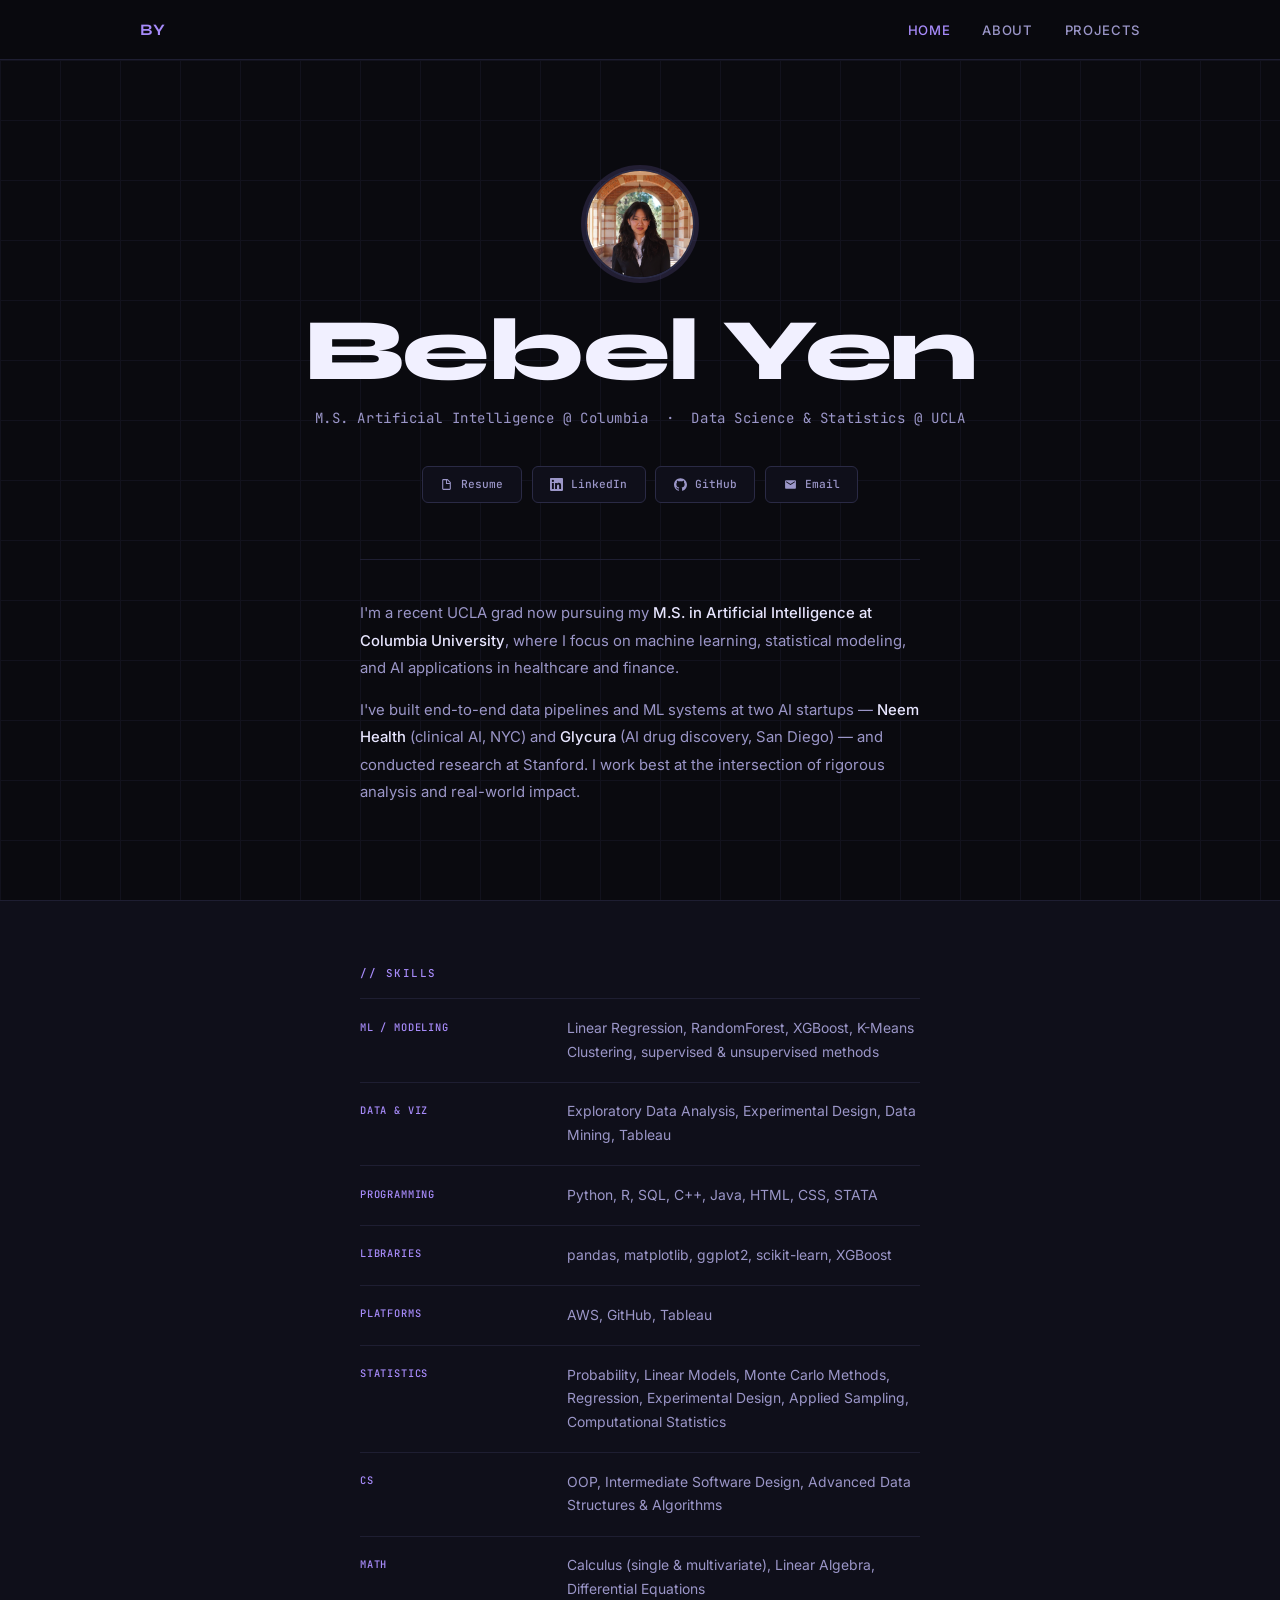
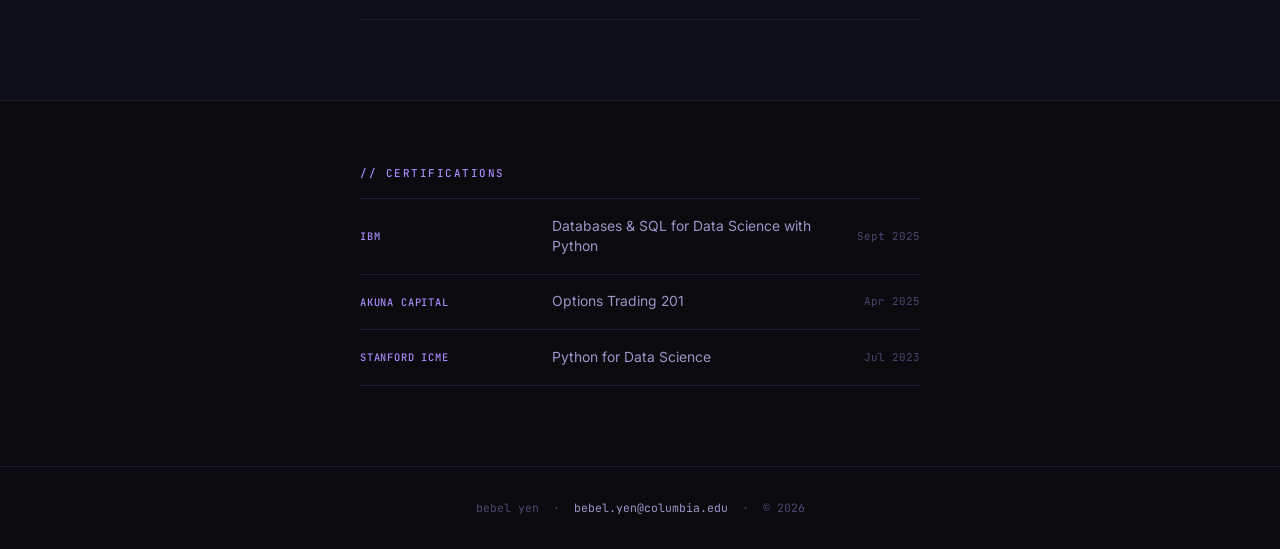
==== commit 1acd472b: "index update Updated various styles and removed unused hero status elements. Changed email address i" ====
--- a/index.html
+++ b/index.html
@@ -18,7 +18,6 @@
       position: relative;
     }
 
-    /* subtle grid bg */
     .hero::before {
       content: '';
       position: absolute;
@@ -27,7 +26,7 @@
         linear-gradient(var(--border) 1px, transparent 1px),
         linear-gradient(90deg, var(--border) 1px, transparent 1px);
       background-size: 60px 60px;
-      opacity: 0.35;
+      opacity: 0.4;
       pointer-events: none;
     }
 
@@ -42,47 +41,22 @@
       border: 2px solid var(--border-light);
       margin-bottom: 1.75rem;
       display: block;
-      box-shadow: 0 0 0 4px var(--accent-dim);
-    }
-
-    .hero-status {
-      display: inline-flex;
-      align-items: center;
-      gap: 0.5rem;
-      font-family: var(--mono);
-      font-size: 0.7rem;
-      color: var(--accent);
-      background: var(--accent-dim);
-      border: 1px solid var(--accent-border);
-      border-radius: 100px;
-      padding: 0.3rem 0.9rem;
-      margin-bottom: 1.5rem;
-    }
-
-    .hero-status-dot {
-      width: 6px; height: 6px;
-      border-radius: 50%;
-      background: var(--accent);
-      animation: blink 2s infinite;
-    }
-
-    @keyframes blink {
-      0%, 100% { opacity: 1; }
-      50% { opacity: 0.3; }
+      box-shadow: 0 0 0 4px rgba(167, 139, 250, 0.15);
     }
 
     .hero-name {
-      font-size: clamp(2.8rem, 7vw, 5rem);
-      font-weight: 600;
+      font-family: var(--display);
+      font-size: clamp(3rem, 8vw, 5.5rem);
+      font-weight: 800;
       color: var(--white);
-      letter-spacing: -0.03em;
+      letter-spacing: -0.02em;
       line-height: 1;
       margin-bottom: 0.75rem;
     }
 
     .hero-tagline {
       font-family: var(--mono);
-      font-size: clamp(0.8rem, 1.5vw, 0.95rem);
+      font-size: clamp(0.75rem, 1.4vw, 0.88rem);
       color: var(--text-muted);
       margin-bottom: 2.25rem;
       letter-spacing: 0.04em;
@@ -101,7 +75,7 @@
       align-items: center;
       gap: 0.5rem;
       font-family: var(--mono);
-      font-size: 0.72rem;
+      font-size: 0.7rem;
       font-weight: 500;
       text-decoration: none;
       padding: 0.55rem 1.1rem;
@@ -130,11 +104,10 @@
       border-top: 1px solid var(--border);
       padding-top: 2.5rem;
     }
-
     .hero-bio p {
-      font-size: 0.92rem;
+      font-size: 0.93rem;
       color: var(--text-muted);
-      line-height: 1.8;
+      line-height: 1.85;
       margin-bottom: 0.85rem;
     }
     .hero-bio p:last-child { margin-bottom: 0; }
@@ -146,10 +119,7 @@
       border-top: 1px solid var(--border);
       background: var(--bg-2);
     }
-    .skills-inner {
-      max-width: 560px;
-      margin: 0 auto;
-    }
+    .skills-inner { max-width: 560px; margin: 0 auto; }
     .skill-row {
       display: grid;
       grid-template-columns: 175px 1fr;
@@ -161,15 +131,15 @@
     .skill-row:first-of-type { border-top: 1px solid var(--border); }
     .skill-cat {
       font-family: var(--mono);
-      font-size: 0.68rem;
+      font-size: 0.65rem;
       font-weight: 500;
       letter-spacing: 0.08em;
       text-transform: uppercase;
-      color: var(--text-dim);
+      color: var(--accent);
       padding-top: 0.1rem;
     }
     .skill-val {
-      font-size: 0.85rem;
+      font-size: 0.87rem;
       color: var(--text-muted);
       line-height: 1.7;
     }
@@ -191,14 +161,14 @@
     .cert-row:first-of-type { border-top: 1px solid var(--border); }
     .cert-issuer {
       font-family: var(--mono);
-      font-size: 0.68rem;
+      font-size: 0.65rem;
       font-weight: 500;
       letter-spacing: 0.08em;
       text-transform: uppercase;
-      color: var(--text-dim);
-    }
-    .cert-name { font-size: 0.85rem; color: var(--text-muted); line-height: 1.4; }
-    .cert-date { font-family: var(--mono); font-size: 0.7rem; color: var(--text-dim); white-space: nowrap; }
+      color: var(--accent);
+    }
+    .cert-name { font-size: 0.87rem; color: var(--text-muted); line-height: 1.4; }
+    .cert-date { font-family: var(--mono); font-size: 0.68rem; color: var(--text-dim); white-space: nowrap; }
 
     @media (max-width: 600px) {
       .skill-row { grid-template-columns: 1fr; gap: 0.3rem; }
@@ -210,7 +180,7 @@
 
   <nav>
     <div class="nav-inner">
-      <a href="index.html" class="nav-logo">by<span>.</span>dev</a>
+      <a href="index.html" class="nav-logo">BY</a>
       <button class="nav-toggle" onclick="toggleNav()"><span></span><span></span><span></span></button>
       <ul class="nav-links" id="navLinks">
         <li><a href="index.html" class="active">Home</a></li>
@@ -225,17 +195,12 @@
     <section class="hero">
       <img src="assets/Headshot.jpg" alt="Bebel Yen" class="hero-photo fade-up"/>
 
-      <div class="hero-status fade-up" style="transition-delay:.05s">
-        <span class="hero-status-dot"></span>
-        Open to opportunities · 2027
-      </div>
-
-      <h1 class="hero-name fade-up" style="transition-delay:.1s">Bebel Yen</h1>
-      <p class="hero-tagline fade-up" style="transition-delay:.15s">
+      <h1 class="hero-name fade-up" style="transition-delay:.08s">Bebel Yen</h1>
+      <p class="hero-tagline fade-up" style="transition-delay:.13s">
         M.S. Artificial Intelligence @ Columbia &nbsp;·&nbsp; Data Science &amp; Statistics @ UCLA
       </p>
 
-      <div class="hero-links fade-up" style="transition-delay:.2s">
+      <div class="hero-links fade-up" style="transition-delay:.18s">
         <a href="assets/BebelYenResume.pdf" target="_blank" class="hero-link-btn">
           <svg viewBox="0 0 24 24"><path d="M14 2H6a2 2 0 0 0-2 2v16a2 2 0 0 0 2 2h12a2 2 0 0 0 2-2V8l-6-6zm-1 1.5L18.5 9H13V3.5zM6 20V4h5v7h7v9H6z"/></svg>
           Resume
@@ -248,14 +213,14 @@
           <svg viewBox="0 0 24 24"><path d="M12 .297c-6.63 0-12 5.373-12 12 0 5.303 3.438 9.8 8.205 11.385.6.113.82-.258.82-.577 0-.285-.01-1.04-.015-2.04-3.338.724-4.042-1.61-4.042-1.61C4.422 18.07 3.633 17.7 3.633 17.7c-1.087-.744.084-.729.084-.729 1.205.084 1.838 1.236 1.838 1.236 1.07 1.835 2.809 1.305 3.495.998.108-.776.417-1.305.76-1.605-2.665-.3-5.466-1.332-5.466-5.93 0-1.31.465-2.38 1.235-3.22-.135-.303-.54-1.523.105-3.176 0 0 1.005-.322 3.3 1.23.96-.267 1.98-.399 3-.405 1.02.006 2.04.138 3 .405 2.28-1.552 3.285-1.23 3.285-1.23.645 1.653.24 2.873.12 3.176.765.84 1.23 1.91 1.23 3.22 0 4.61-2.805 5.625-5.475 5.92.42.36.81 1.096.81 2.22 0 1.606-.015 2.896-.015 3.286 0 .315.21.69.825.57C20.565 22.092 24 17.592 24 12.297c0-6.627-5.373-12-12-12"/></svg>
           GitHub
         </a>
-        <a href="mailto:bebelyen@g.ucla.edu" class="hero-link-btn">
+        <a href="mailto:bebel.yen@columbia.edu" class="hero-link-btn">
           <svg viewBox="0 0 24 24"><path d="M20 4H4c-1.1 0-2 .9-2 2v12c0 1.1.9 2 2 2h16c1.1 0 2-.9 2-2V6c0-1.1-.9-2-2-2zm0 4-8 5-8-5V6l8 5 8-5v2z"/></svg>
           Email
         </a>
       </div>
 
-      <div class="hero-bio fade-up" style="transition-delay:.25s">
-        <p>I'm a recent UCLA grad now pursuing my <strong>M.S. in Artificial Intelligence at Columbia University with a concentration in Financial Engineering and Operations Research</strong>, where I focus on machine learning, statistical modeling, and AI applications in healthcare and finance.</p>
+      <div class="hero-bio fade-up" style="transition-delay:.23s">
+        <p>I'm a recent UCLA grad now pursuing my <strong>M.S. in Artificial Intelligence at Columbia University</strong>, where I focus on machine learning, statistical modeling, and AI applications in healthcare and finance.</p>
         <p>I've built end-to-end data pipelines and ML systems at two AI startups — <strong>Neem Health</strong> (clinical AI, NYC) and <strong>Glycura</strong> (AI drug discovery, San Diego) — and conducted research at Stanford. I work best at the intersection of rigorous analysis and real-world impact.</p>
       </div>
     </section>
@@ -326,7 +291,7 @@
   </div>
 
   <footer>
-    <p>bebel yen &nbsp;·&nbsp; <a href="mailto:bebelyen@g.ucla.edu">bebelyen@g.ucla.edu</a> &nbsp;·&nbsp; © 2026</p>
+    <p>bebel yen &nbsp;·&nbsp; <a href="mailto:bebel.yen@columbia.edu">bebel.yen@columbia.edu</a> &nbsp;·&nbsp; © 2026</p>
   </footer>
 
   <script>
--- a/styles.css
+++ b/styles.css
@@ -1,25 +1,27 @@
 /* ============================================
    BEBEL YEN — Personal Website
-   Techy / Modern / Startup Aesthetic
+   Electric Iris · Syne + Inter
    ============================================ */
 
-@import url('https://fonts.googleapis.com/css2?family=Inter:wght@300;400;500;600&family=JetBrains+Mono:wght@400;500&display=swap');
+@import url('https://fonts.googleapis.com/css2?family=Syne:wght@400;500;600;700;800&family=Inter:wght@300;400;500;600&family=JetBrains+Mono:wght@400;500&display=swap');
 
 :root {
-  --bg: #0a0a0a;
-  --bg-2: #111111;
-  --bg-3: #1a1a1a;
-  --border: #2a2a2a;
-  --border-light: #333333;
-  --text: #e8e8e8;
-  --text-muted: #666666;
-  --text-dim: #444444;
-  --accent: #7fff6e;
-  --accent-dim: rgba(127, 255, 110, 0.12);
-  --accent-border: rgba(127, 255, 110, 0.3);
-  --white: #ffffff;
+  --bg: #0a0a0f;
+  --bg-2: #0f0f1a;
+  --bg-3: #161624;
+  --border: #1e1e32;
+  --border-light: #2a2a45;
+  --text: #e8e6ff;
+  --text-muted: #9b96c8;
+  --text-dim: #4a4870;
+  --accent: #a78bfa;
+  --accent-2: #60a5fa;
+  --accent-dim: rgba(167, 139, 250, 0.1);
+  --accent-border: rgba(167, 139, 250, 0.3);
+  --white: #f1f0ff;
 
   --font: 'Inter', system-ui, sans-serif;
+  --display: 'Syne', system-ui, sans-serif;
   --mono: 'JetBrains Mono', monospace;
 
   --nav-height: 60px;
@@ -45,7 +47,7 @@
   position: fixed;
   top: 0; left: 0; right: 0;
   height: var(--nav-height);
-  background: rgba(10,10,10,0.85);
+  background: rgba(10, 10, 15, 0.88);
   backdrop-filter: blur(16px);
   border-bottom: 1px solid var(--border);
   z-index: 100;
@@ -64,15 +66,13 @@
 }
 
 .nav-logo {
-  font-family: var(--mono);
-  font-size: 0.85rem;
-  font-weight: 500;
-  color: var(--text);
+  font-family: var(--display);
+  font-size: 1rem;
+  font-weight: 700;
+  color: var(--accent);
   text-decoration: none;
-  letter-spacing: 0.02em;
-}
-
-.nav-logo span { color: var(--accent); }
+  letter-spacing: 0.04em;
+}
 
 .nav-links {
   display: flex;
@@ -81,21 +81,18 @@
 }
 
 .nav-links a {
-  font-size: 0.8rem;
+  font-family: var(--font);
+  font-size: 0.82rem;
   font-weight: 500;
-  letter-spacing: 0.06em;
+  letter-spacing: 0.05em;
   text-transform: uppercase;
   color: var(--text-muted);
   text-decoration: none;
   transition: color 0.2s;
 }
 
-.nav-links a:hover,
-.nav-links a.active { color: var(--text); }
-
-.nav-links a.active {
-  color: var(--accent);
-}
+.nav-links a:hover { color: var(--text); }
+.nav-links a.active { color: var(--accent); }
 
 /* hamburger */
 .nav-toggle {
@@ -123,12 +120,10 @@
   padding: 0 var(--pad);
 }
 
-.section { padding: 4.5rem 0; }
-
 /* ── LABELS ── */
 .label {
   font-family: var(--mono);
-  font-size: 0.7rem;
+  font-size: 0.68rem;
   font-weight: 500;
   letter-spacing: 0.14em;
   text-transform: uppercase;
@@ -139,11 +134,12 @@
 
 /* ── SECTION TITLE ── */
 .section-title {
+  font-family: var(--display);
   font-size: clamp(1.6rem, 3.5vw, 2.4rem);
-  font-weight: 600;
+  font-weight: 700;
   color: var(--white);
   line-height: 1.15;
-  letter-spacing: -0.02em;
+  letter-spacing: -0.01em;
   margin-bottom: 2.5rem;
 }
 
@@ -153,7 +149,7 @@
   align-items: center;
   gap: 0.5rem;
   font-family: var(--mono);
-  font-size: 0.75rem;
+  font-size: 0.72rem;
   font-weight: 500;
   letter-spacing: 0.06em;
   text-decoration: none;
@@ -171,35 +167,15 @@
   background: var(--accent-dim);
 }
 
-.btn-accent {
-  background: var(--accent);
-  color: #000;
-  border-color: var(--accent);
-  font-weight: 600;
-}
-.btn-accent:hover {
-  background: transparent;
-  color: var(--accent);
-  border-color: var(--accent);
-}
-
 /* ── TAGS ── */
 .tag {
   font-family: var(--mono);
-  font-size: 0.68rem;
-  padding: 0.25rem 0.6rem;
+  font-size: 0.65rem;
+  padding: 0.22rem 0.6rem;
   background: var(--bg-3);
-  border: 1px solid var(--border);
+  border: 1px solid var(--border-light);
   color: var(--text-muted);
   border-radius: 3px;
-}
-
-/* ── DIVIDER ── */
-.divider {
-  width: 100%;
-  height: 1px;
-  background: var(--border);
-  margin: 2.5rem 0;
 }
 
 /* ── FOOTER ── */
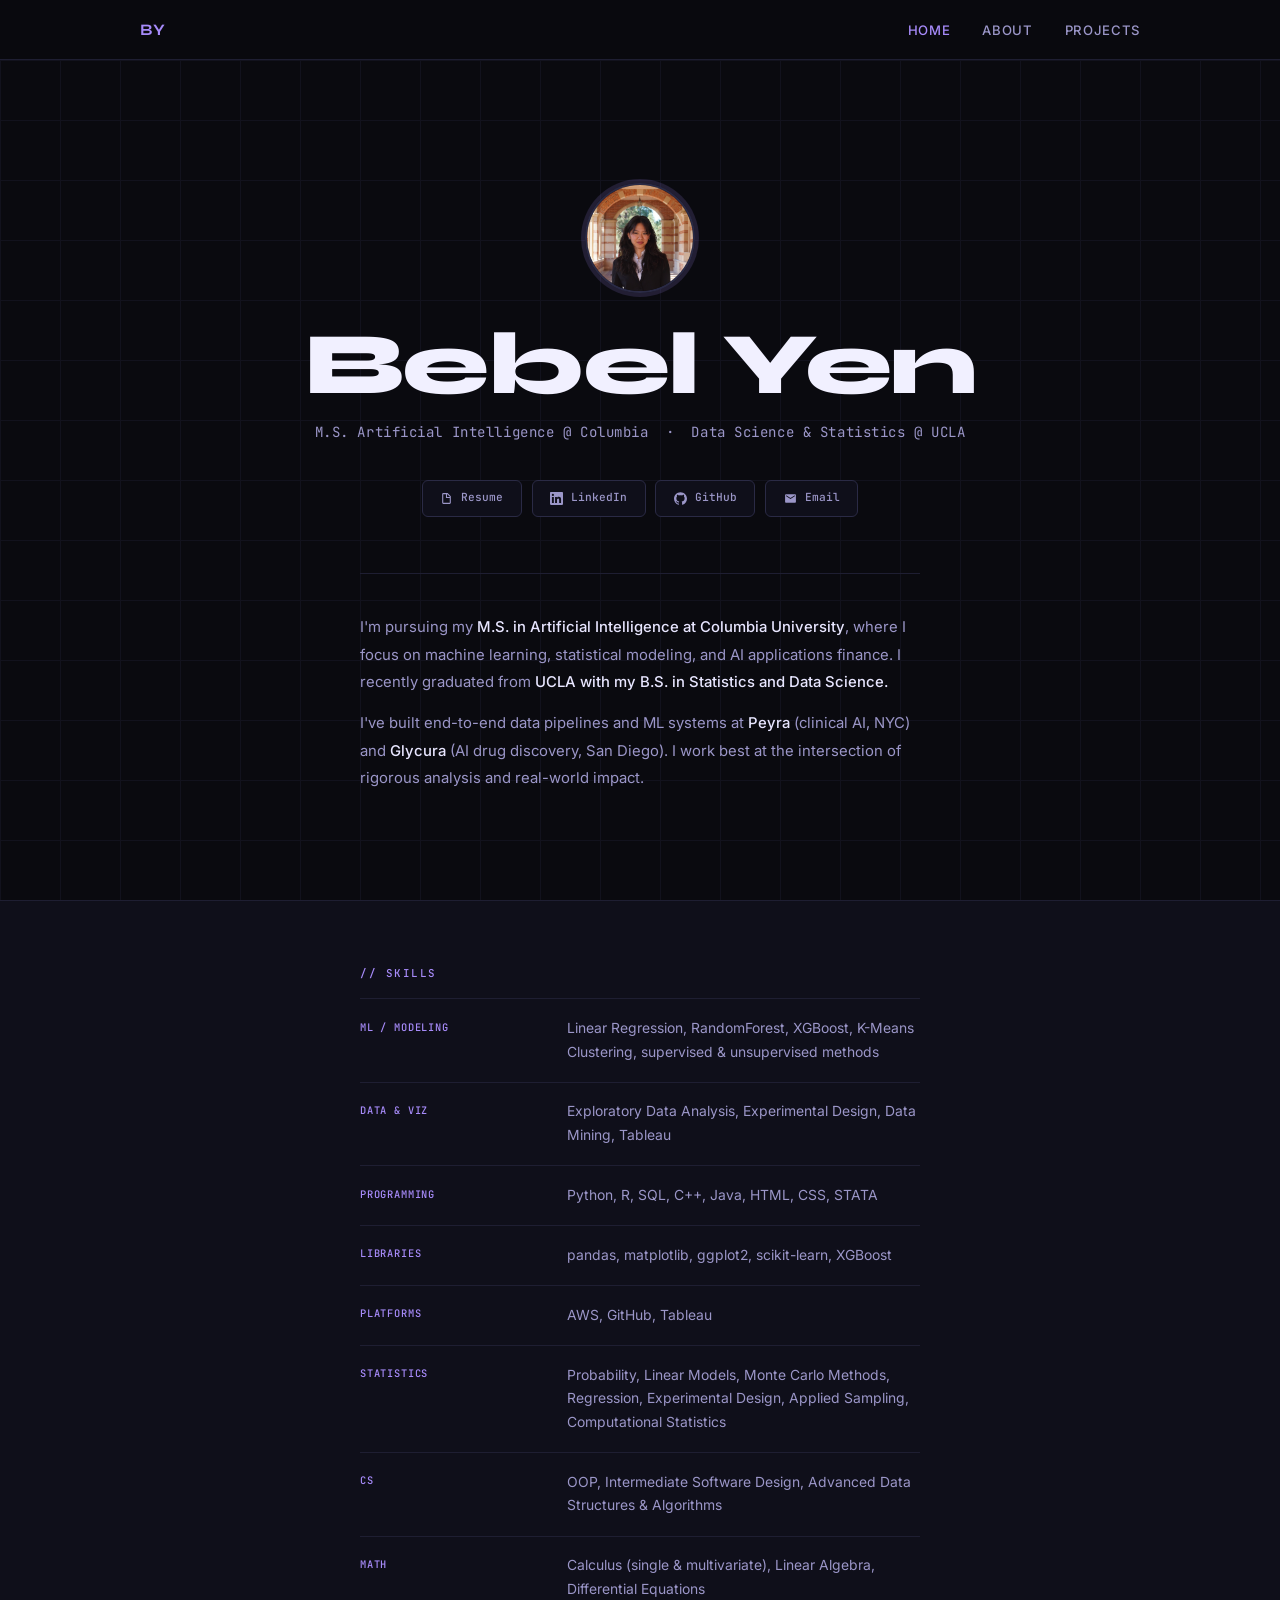
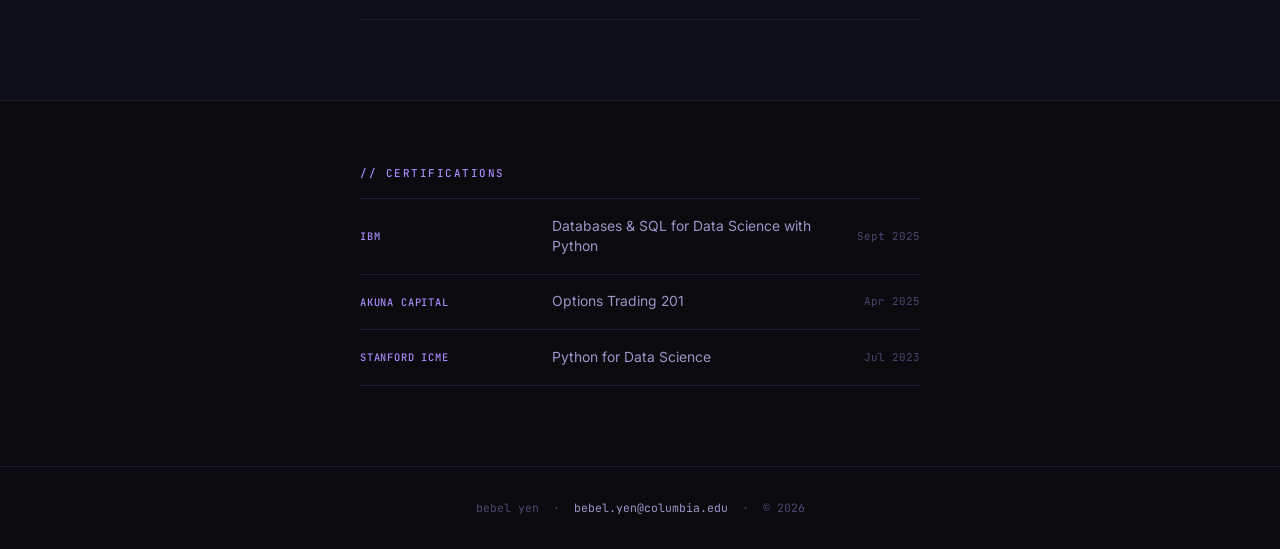
==== commit 4f87697b: "Revise bio in index.html for accuracy Updated bio to reflect recent graduation and new experiences." ====
--- a/index.html
+++ b/index.html
@@ -220,8 +220,8 @@
       </div>
 
       <div class="hero-bio fade-up" style="transition-delay:.23s">
-        <p>I'm a recent UCLA grad now pursuing my <strong>M.S. in Artificial Intelligence at Columbia University</strong>, where I focus on machine learning, statistical modeling, and AI applications in healthcare and finance.</p>
-        <p>I've built end-to-end data pipelines and ML systems at two AI startups — <strong>Neem Health</strong> (clinical AI, NYC) and <strong>Glycura</strong> (AI drug discovery, San Diego) — and conducted research at Stanford. I work best at the intersection of rigorous analysis and real-world impact.</p>
+        <p>I'm pursuing my <strong>M.S. in Artificial Intelligence at Columbia University</strong>, where I focus on machine learning, statistical modeling, and AI applications finance. I recently graduated from <strong>UCLA with my B.S. in Statistics and Data Science.</strong></p>
+        <p>I've built end-to-end data pipelines and ML systems at <strong>Peyra</strong> (clinical AI, NYC) and <strong>Glycura</strong> (AI drug discovery, San Diego). I work best at the intersection of rigorous analysis and real-world impact.</p>
       </div>
     </section>
 
